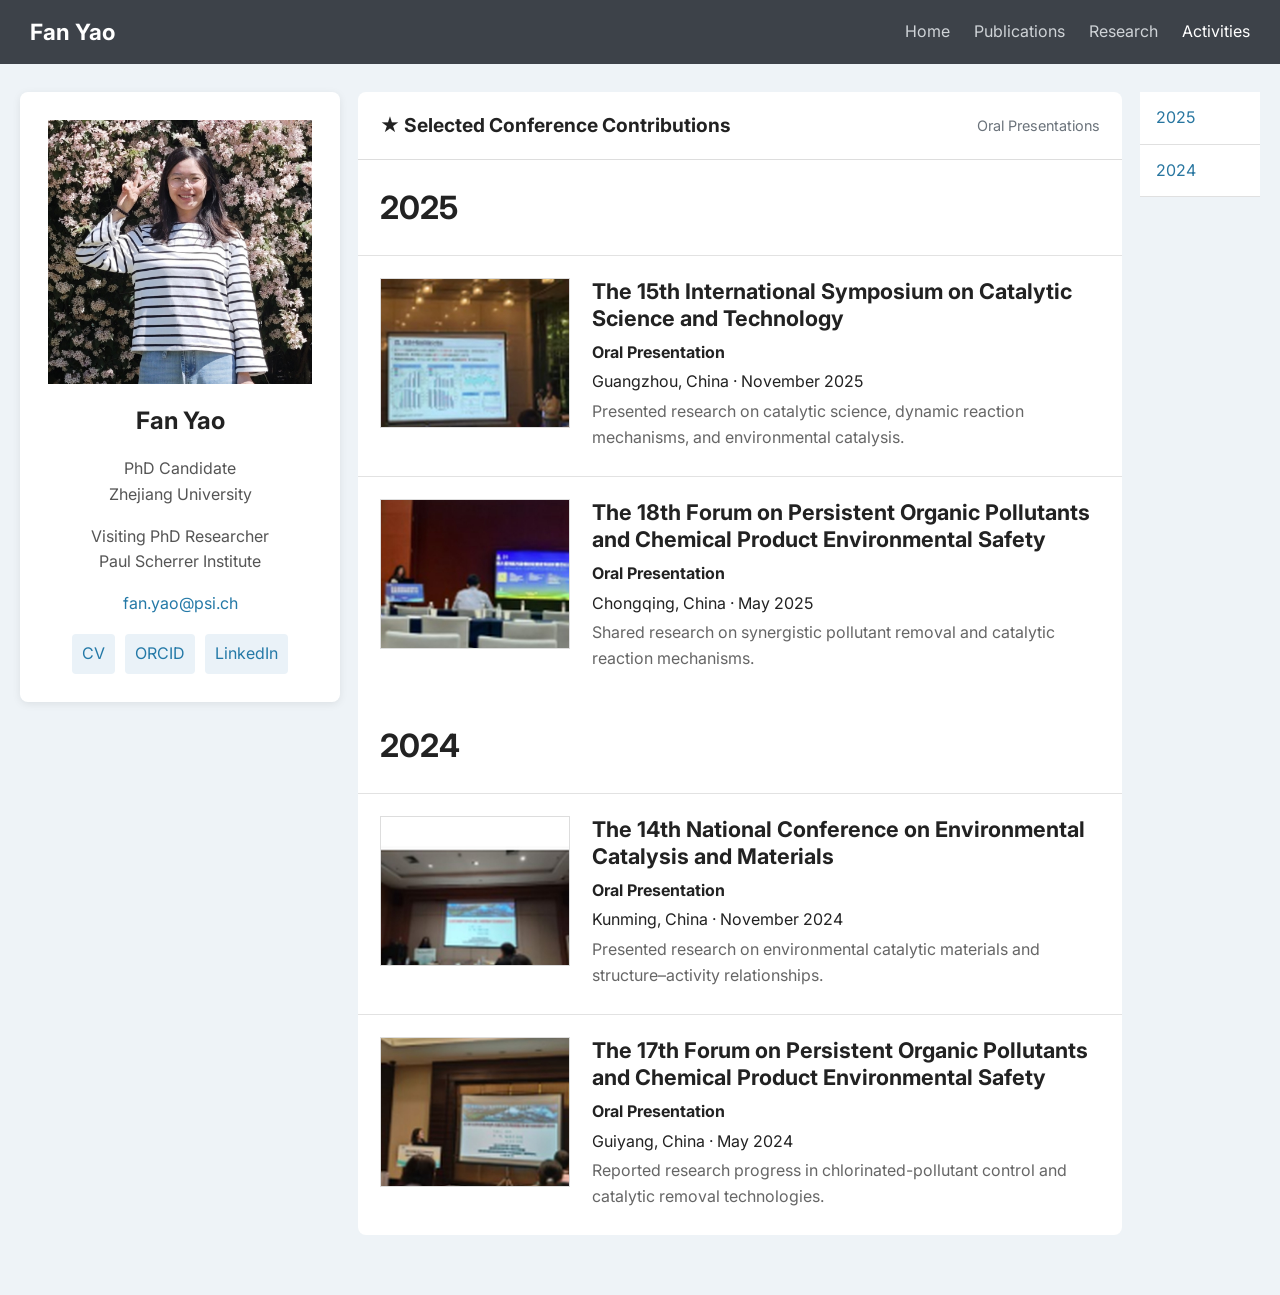
==== activities.html @ c408b354 "Add files via upload V6" ====
<!DOCTYPE html>
<html lang="en">
<head>
  <meta charset="UTF-8">
  <meta name="viewport" content="width=device-width, initial-scale=1.0">
  <title>Academic Activities | Fan Yao</title>
  <link rel="preconnect" href="https://fonts.googleapis.com">
  <link rel="preconnect" href="https://fonts.gstatic.com" crossorigin>
  <link href="https://fonts.googleapis.com/css2?family=Inter:wght@400;500;600;700&display=swap" rel="stylesheet">
  <link rel="stylesheet" href="assets/style.css">
</head>
<body class="pub-page">
  <header class="pub-header">
    <a class="pub-brand" href="index.html">Fan Yao</a>
    <nav>
      <a href="index.html">Home</a>
      <a href="publications.html">Publications</a>
      <a href="index.html#research">Research</a>
      <a class="active" href="activities.html">Activities</a>
    </nav>
  </header>

  <main class="pub-layout">
    <aside class="profile-sidebar">
      <img src="assets/portrait.jpg" alt="Fan Yao">
      <h1>Fan Yao</h1>
      <p>PhD Candidate<br>Zhejiang University</p>
      <p>Visiting PhD Researcher<br>Paul Scherrer Institute</p>
      <a href="mailto:fan.yao@psi.ch">fan.yao@psi.ch</a>
      <div class="sidebar-links">
        <a href="assets/Fan_Yao_CV.pdf" target="_blank">CV</a>
        <a href="https://orcid.org/0000-0003-0212-7075" target="_blank">ORCID</a>
        <a href="https://www.linkedin.com/in/fan-yao-b2b4813a5/" target="_blank">LinkedIn</a>
      </div>
    </aside>

    <section class="publication-main">
      <div class="publication-heading">
        <h2>★ Selected Conference Contributions</h2>
        <span>Oral Presentations</span>
      </div>

      <div class="year-section" id="a2025">
        <h2>2025</h2>

        <article class="paper-card activity-card">
          <img src="assets/activity-2025-11.jpg" alt="Oral presentation in Guangzhou, November 2025">
          <div>
            <h3>The 15th International Symposium on Catalytic Science and Technology</h3>
            <p><strong>Oral Presentation</strong></p>
            <p>Guangzhou, China · November 2025</p>
            <p class="paper-summary">Presented research on catalytic science, dynamic reaction mechanisms, and environmental catalysis.</p>
          </div>
        </article>

        <article class="paper-card activity-card">
          <img src="assets/activity-2025-05.jpg" alt="Oral presentation in Chongqing, May 2025">
          <div>
            <h3>The 18th Forum on Persistent Organic Pollutants and Chemical Product Environmental Safety</h3>
            <p><strong>Oral Presentation</strong></p>
            <p>Chongqing, China · May 2025</p>
            <p class="paper-summary">Shared research on synergistic pollutant removal and catalytic reaction mechanisms.</p>
          </div>
        </article>
      </div>

      <div class="year-section" id="a2024">
        <h2>2024</h2>

        <article class="paper-card activity-card">
          <img src="assets/activity-2024-11.jpg" alt="Oral presentation in Kunming, November 2024">
          <div>
            <h3>The 14th National Conference on Environmental Catalysis and Materials</h3>
            <p><strong>Oral Presentation</strong></p>
            <p>Kunming, China · November 2024</p>
            <p class="paper-summary">Presented research on environmental catalytic materials and structure–activity relationships.</p>
          </div>
        </article>

        <article class="paper-card activity-card">
          <img src="assets/activity-2024-05.jpg" alt="Oral presentation in Guiyang, May 2024">
          <div>
            <h3>The 17th Forum on Persistent Organic Pollutants and Chemical Product Environmental Safety</h3>
            <p><strong>Oral Presentation</strong></p>
            <p>Guiyang, China · May 2024</p>
            <p class="paper-summary">Reported research progress in chlorinated-pollutant control and catalytic removal technologies.</p>
          </div>
        </article>
      </div>
    </section>

    <aside class="year-nav">
      <a href="#a2025">2025</a>
      <a href="#a2024">2024</a>
    </aside>
  </main>
</body>
</html>
---- assets/style.css ----
:root{--text:#222;--muted:#666;--line:#aaa;--max:920px;--blue:#1184d6}
*{box-sizing:border-box}html{scroll-behavior:smooth;scroll-padding-top:80px}
body{margin:0;font-family:Inter,Arial,sans-serif;color:var(--text);background:#fff;line-height:1.6}
a{color:inherit;text-decoration:none}img{display:block;max-width:100%}
.container{width:min(calc(100% - 36px),var(--max));margin:auto}
.site-header{position:sticky;top:0;z-index:20;background:#fff}.top-gradient{height:48px;background:linear-gradient(90deg,#fff4c2,#d7f0cf 28%,#a9e2d7 60%,#4bc2cb)}
.nav-wrap{min-height:54px;display:flex;align-items:center;justify-content:space-between}.brand,.nav-links{font-family:"Roboto Mono",monospace;font-weight:700}
.brand{font-size:.88rem;letter-spacing:.08em}.nav-links{display:flex;gap:22px;font-size:.72rem}.menu-button{display:none;border:0;background:none;font-size:1.3rem}
.hero{padding:70px 0 55px}.hero-grid{display:grid;grid-template-columns:360px 1fr;gap:74px;align-items:center}.portrait-wrap img{width:100%;aspect-ratio:1;border-radius:50%;object-fit:cover}
.hero-copy h1{font-size:2rem}.hero-copy p{color:var(--muted)}.hero-buttons{display:grid;gap:14px;margin-top:24px;max-width:320px}
.hero-buttons a{display:flex;align-items:center;justify-content:center;gap:9px;padding:12px 16px;border:1.5px solid #222;font-family:"Roboto Mono",monospace;font-size:.78rem;letter-spacing:.05em}
.hero-buttons a:hover{background:#222;color:#fff}.linkedin-button svg{width:18px;height:18px;fill:currentColor}
.content-section{padding:22px 0 32px}.content-width{max-width:820px}.section-rule{border-top:1px solid var(--line);margin-bottom:18px}
.content-section h2{font-size:1.55rem}.timeline-block{margin-bottom:24px}.timeline-block h3{font-size:.96rem}.timeline-block ul,.content-section ul{padding-left:25px;color:var(--muted)}.content-section p{color:var(--muted)}
.feature-grid.four{display:grid;grid-template-columns:repeat(4,1fr);gap:10px;margin-top:30px}.feature-card{position:relative;height:280px;overflow:hidden}.feature-card img{width:100%;height:100%;object-fit:cover}
.feature-card:after{content:"";position:absolute;inset:0;background:linear-gradient(0deg,rgba(0,0,0,.68),rgba(0,0,0,.06))}
.feature-card div{position:absolute;z-index:2;left:14px;bottom:18px;color:#fff;font-size:1rem;font-weight:700}
footer{margin-top:35px;padding:24px 0;background:linear-gradient(90deg,#fff4c2,#d7f0cf 28%,#a9e2d7 60%,#4bc2cb)}.footer-inner{text-align:right;color:#fff}

/* Publications page */
.pub-page{background:#eef3f7}.pub-header{height:64px;background:#3d4249;color:#fff;display:flex;align-items:center;justify-content:space-between;padding:0 30px;position:sticky;top:0;z-index:30}
.pub-brand{font-size:1.4rem;font-weight:700}.pub-header nav{display:flex;gap:24px}.pub-header nav a{color:#cfd3d7}.pub-header nav a.active,.pub-header nav a:hover{color:#fff}
.pub-layout{display:grid;grid-template-columns:320px minmax(0,1fr) 120px;gap:18px;max-width:1500px;margin:0 auto;padding:28px 20px 60px}
.profile-sidebar{background:#fff;border-radius:8px;padding:28px;align-self:start;position:sticky;top:92px;text-align:center;box-shadow:0 2px 8px rgba(0,0,0,.08)}
.profile-sidebar img{width:100%;aspect-ratio:1;object-fit:cover;margin-bottom:18px}.profile-sidebar h1{margin:0 0 8px}.profile-sidebar p{color:#555}.profile-sidebar>a{color:#2479a7}
.sidebar-links{display:flex;justify-content:center;gap:10px;margin-top:18px}.sidebar-links a{padding:7px 10px;border-radius:4px;background:#eaf2f8;color:#2479a7}
.publication-main{background:#fff;border-radius:8px;overflow:hidden}.publication-heading{display:flex;justify-content:space-between;align-items:center;padding:18px 22px;border-bottom:1px solid #ddd}.publication-heading h2{margin:0;font-size:1.2rem}.publication-heading a{color:#167db6}
.year-section>h2{font-size:2rem;margin:22px}.paper-card{display:grid;grid-template-columns:190px 1fr;gap:22px;padding:22px;border-top:1px solid #e2e2e2}.paper-card img{width:100%;height:125px;object-fit:cover;border:1px solid #ddd}
.paper-card h3{font-size:1.35rem;margin:0 0 8px;line-height:1.25}.paper-card p{margin:4px 0}.paper-summary{color:#666}
.year-nav{align-self:start;position:sticky;top:92px;display:grid}.year-nav a{padding:13px 16px;background:#fff;color:#2876a0;border-bottom:1px solid #e0e0e0}.year-nav a:hover{background:var(--blue);color:#fff}

@media(max-width:900px){.pub-layout{grid-template-columns:240px 1fr}.year-nav{display:none}.hero-grid{grid-template-columns:300px 1fr;gap:45px}.feature-grid.four{grid-template-columns:repeat(2,1fr)}}
@media(max-width:680px){.nav-links{position:fixed;inset:102px 0 auto;background:#fff;padding:18px;display:none;flex-direction:column}.nav-links.open{display:flex}.menu-button{display:block}.hero-grid{grid-template-columns:1fr}.portrait-wrap{max-width:300px;margin:auto}.hero-copy{text-align:center}.hero-buttons{margin:24px auto 0}.pub-header nav{display:none}.pub-layout{grid-template-columns:1fr}.profile-sidebar{position:static}.paper-card{grid-template-columns:1fr}.paper-card img{height:auto}.feature-grid.four{grid-template-columns:1fr 1fr}}

.activity-card img{
  height:150px;
  object-fit:cover;
  object-position:center;
}
.publication-heading span{
  color:#6b737b;
  font-size:.9rem;
}
@media(max-width:680px){
  .activity-card img{height:auto;}
}
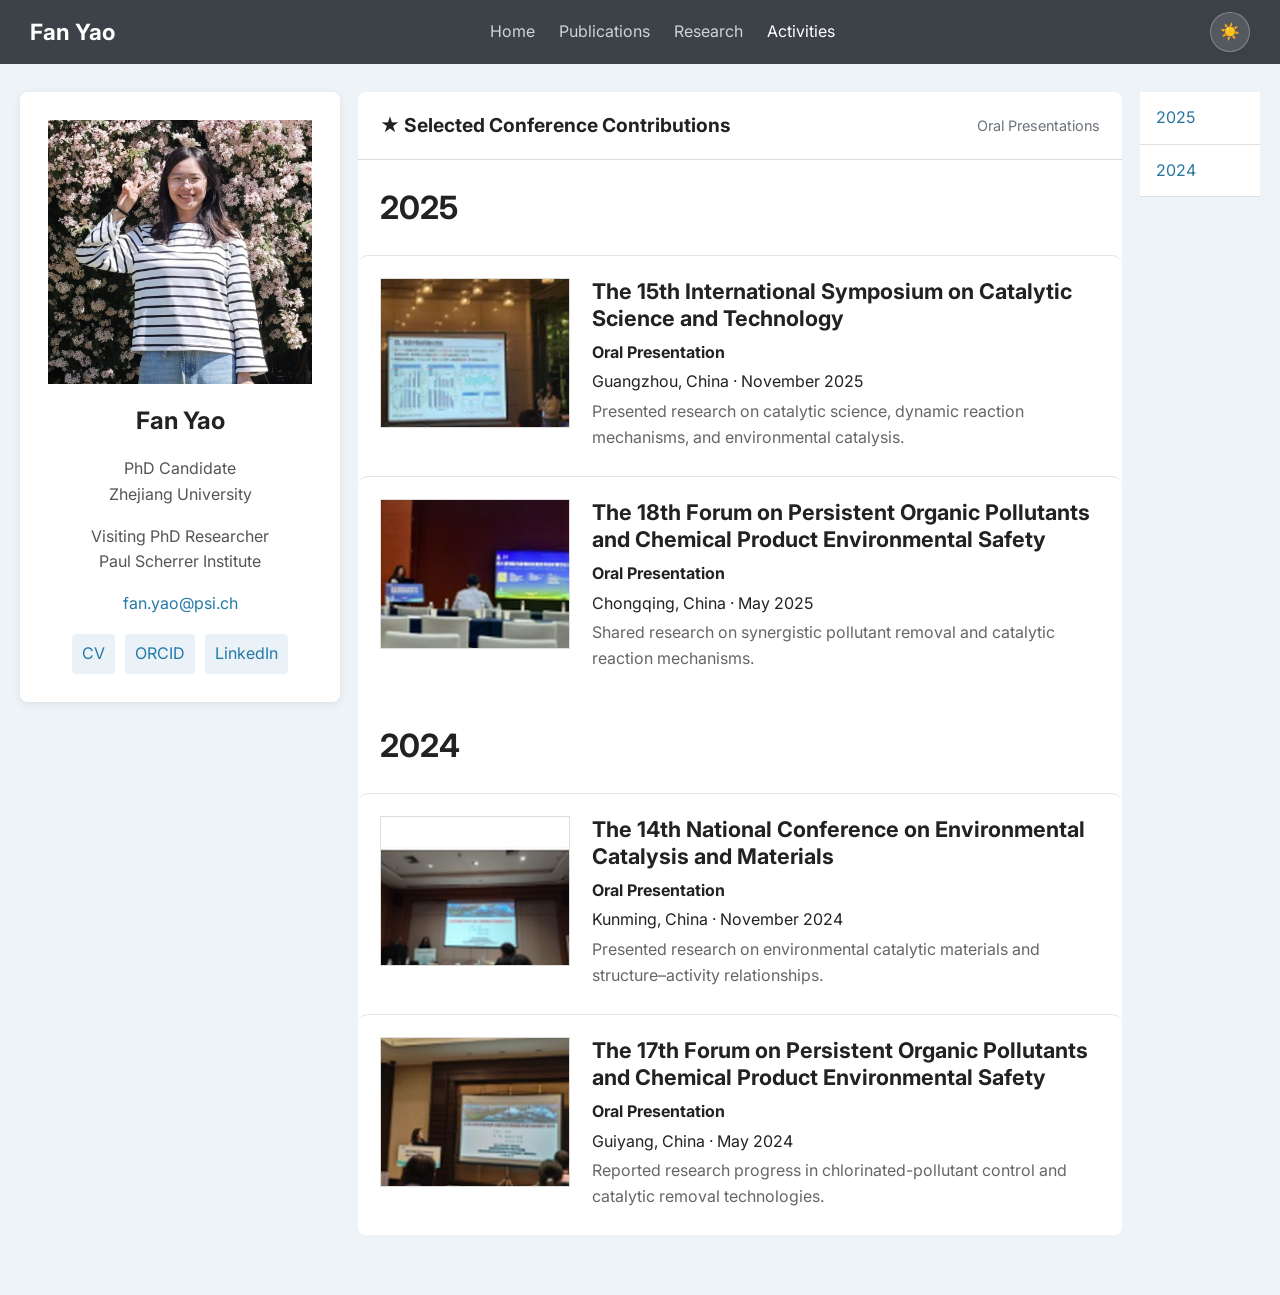
==== commit d30ff2a8: "Add files via upload V5" ====
--- a/activities.html
+++ b/activities.html
@@ -18,6 +18,9 @@
       <a href="index.html#research">Research</a>
       <a class="active" href="activities.html">Activities</a>
     </nav>
+    <button class="theme-toggle pub-theme-toggle" type="button" aria-label="Switch to dark mode" title="Switch theme">
+      <span class="theme-icon" aria-hidden="true">☀️</span>
+    </button>
   </header>
 
   <main class="pub-layout">
--- a/assets/style.css
+++ b/assets/style.css
@@ -44,3 +44,426 @@
 @media(max-width:680px){
   .activity-card img{height:auto;}
 }
+
+
+/* =========================================================
+   Interactive motion, dark mode and app-like mobile layout
+   ========================================================= */
+:root{
+  --surface:#ffffff;
+  --surface-soft:#f6f8fa;
+  --surface-elevated:#ffffff;
+  --shadow-soft:0 10px 30px rgba(22,34,48,.08);
+  --shadow-hover:0 18px 42px rgba(22,34,48,.16);
+  --transition:220ms cubic-bezier(.2,.7,.2,1);
+}
+
+body,
+.site-header,
+.content-section,
+.hero,
+.profile-sidebar,
+.publication-main,
+.paper-card,
+.year-nav a,
+.activity-summary-card,
+.hero-buttons a,
+.feature-card,
+.pub-header{
+  transition:
+    background-color var(--transition),
+    color var(--transition),
+    border-color var(--transition),
+    box-shadow var(--transition),
+    transform var(--transition);
+}
+
+.header-actions{
+  display:flex;
+  align-items:center;
+  gap:8px;
+}
+
+.theme-toggle{
+  width:40px;
+  height:40px;
+  display:grid;
+  place-items:center;
+  border:1px solid rgba(30,42,55,.22);
+  border-radius:50%;
+  background:rgba(255,255,255,.75);
+  color:var(--text);
+  cursor:pointer;
+  box-shadow:0 4px 14px rgba(0,0,0,.05);
+  transition:transform var(--transition), background var(--transition), border-color var(--transition);
+}
+.theme-toggle:hover{
+  transform:translateY(-2px) rotate(8deg);
+}
+.theme-icon{
+  font-size:1rem;
+  line-height:1;
+}
+
+.pub-header{
+  position:sticky;
+}
+.pub-theme-toggle{
+  flex:0 0 auto;
+  border-color:rgba(255,255,255,.28);
+  background:rgba(255,255,255,.12);
+  color:#fff;
+}
+
+.reveal-item{
+  opacity:0;
+  transform:translateY(24px);
+}
+.reveal-item.is-visible{
+  opacity:1;
+  transform:translateY(0);
+  transition:opacity .65s ease, transform .65s cubic-bezier(.18,.75,.25,1);
+}
+
+.hero-grid .portrait-wrap,
+.hero-grid .hero-copy{
+  will-change:transform,opacity;
+}
+
+.feature-card{
+  border-radius:12px;
+  box-shadow:var(--shadow-soft);
+}
+.feature-card:hover{
+  transform:translateY(-8px) scale(1.025);
+  box-shadow:var(--shadow-hover);
+}
+.feature-card img{
+  transition:transform .55s ease, filter .4s ease;
+}
+.feature-card:hover img{
+  transform:scale(1.065);
+  filter:saturate(1.08);
+}
+
+.hero-buttons a:hover{
+  transform:translateY(-3px);
+  box-shadow:0 10px 22px rgba(0,0,0,.12);
+}
+
+.paper-card{
+  border-radius:10px;
+}
+.paper-card:hover{
+  transform:translateY(-4px);
+  background:#fbfcfd;
+  box-shadow:var(--shadow-soft);
+}
+.paper-card img{
+  transition:transform .45s ease;
+}
+.paper-card:hover img{
+  transform:scale(1.025);
+}
+
+.profile-sidebar:hover{
+  transform:translateY(-4px);
+  box-shadow:var(--shadow-hover);
+}
+
+.section-heading-inline{
+  display:flex;
+  justify-content:space-between;
+  align-items:flex-end;
+  gap:20px;
+  margin-bottom:18px;
+}
+.section-heading-inline h2{
+  margin:0;
+}
+.section-link{
+  color:var(--blue);
+  font-size:.88rem;
+  font-weight:600;
+}
+
+.activity-summary-grid{
+  display:grid;
+  grid-template-columns:repeat(2,minmax(0,1fr));
+  gap:14px;
+}
+.activity-summary-card{
+  display:flex;
+  flex-direction:column;
+  gap:7px;
+  padding:18px;
+  border:1px solid #dfe4e8;
+  border-radius:12px;
+  background:var(--surface);
+  box-shadow:0 5px 18px rgba(22,34,48,.05);
+}
+.activity-summary-card:hover{
+  transform:translateY(-5px);
+  box-shadow:var(--shadow-hover);
+  border-color:rgba(17,132,214,.45);
+}
+.activity-summary-card span{
+  color:var(--blue);
+  font-size:.78rem;
+  font-weight:700;
+  letter-spacing:.04em;
+}
+.activity-summary-card strong{
+  line-height:1.35;
+}
+.activity-summary-card small{
+  color:var(--muted);
+}
+
+/* Dark mode */
+html[data-theme="dark"]{
+  color-scheme:dark;
+  --text:#eef2f6;
+  --muted:#aeb8c2;
+  --line:#40505e;
+  --surface:#17212b;
+  --surface-soft:#111820;
+  --surface-elevated:#1c2732;
+  --blue:#62b7f0;
+  --shadow-soft:0 10px 30px rgba(0,0,0,.28);
+  --shadow-hover:0 20px 44px rgba(0,0,0,.42);
+}
+html[data-theme="dark"] body{
+  background:#0f151c;
+  color:var(--text);
+}
+html[data-theme="dark"] .site-header{
+  background:rgba(15,21,28,.92);
+  border-bottom:1px solid #2d3944;
+  backdrop-filter:blur(14px);
+}
+html[data-theme="dark"] .top-gradient{
+  opacity:.78;
+}
+html[data-theme="dark"] .nav-links a,
+html[data-theme="dark"] .brand{
+  color:var(--text);
+}
+html[data-theme="dark"] .theme-toggle{
+  background:#202b36;
+  border-color:#42515f;
+  color:var(--text);
+}
+html[data-theme="dark"] .hero-buttons a{
+  border-color:#dce5ed;
+  color:var(--text);
+}
+html[data-theme="dark"] .hero-buttons a:hover{
+  background:#eef4f8;
+  color:#111820;
+}
+html[data-theme="dark"] .content-section{
+  background:#0f151c;
+}
+html[data-theme="dark"] .feature-card{
+  box-shadow:0 12px 34px rgba(0,0,0,.38);
+}
+html[data-theme="dark"] footer{
+  color:#eef2f6;
+}
+html[data-theme="dark"] .pub-page{
+  background:#0f151c;
+}
+html[data-theme="dark"] .pub-header{
+  background:#111820;
+  border-bottom:1px solid #2e3b47;
+}
+html[data-theme="dark"] .profile-sidebar,
+html[data-theme="dark"] .publication-main{
+  background:var(--surface);
+  color:var(--text);
+}
+html[data-theme="dark"] .profile-sidebar p,
+html[data-theme="dark"] .paper-summary,
+html[data-theme="dark"] .publication-heading span{
+  color:var(--muted);
+}
+html[data-theme="dark"] .paper-card{
+  border-color:#33414d;
+}
+html[data-theme="dark"] .paper-card:hover{
+  background:#1d2934;
+}
+html[data-theme="dark"] .publication-heading{
+  border-color:#33414d;
+}
+html[data-theme="dark"] .sidebar-links a{
+  background:#223545;
+  color:#79c8ff;
+}
+html[data-theme="dark"] .year-nav a{
+  background:#17212b;
+  color:#79c8ff;
+  border-color:#33414d;
+}
+html[data-theme="dark"] .activity-summary-card{
+  background:var(--surface);
+  border-color:#364552;
+}
+
+/* App-like mobile experience */
+@media(max-width:680px){
+  body{
+    background:var(--surface-soft);
+    padding-bottom:calc(14px + env(safe-area-inset-bottom));
+  }
+  .site-header{
+    background:rgba(255,255,255,.92);
+    backdrop-filter:blur(16px);
+    border-bottom:1px solid rgba(120,130,140,.18);
+  }
+  html[data-theme="dark"] .site-header{
+    background:rgba(15,21,28,.9);
+  }
+  .top-gradient{
+    height:8px;
+  }
+  .nav-wrap{
+    min-height:62px;
+  }
+  .theme-toggle,
+  .menu-button{
+    width:42px;
+    height:42px;
+    border-radius:13px;
+  }
+  .menu-button{
+    display:grid;
+    place-items:center;
+    background:var(--surface);
+    border:1px solid rgba(40,50,60,.16);
+  }
+  .nav-links{
+    inset:70px 12px auto;
+    border:1px solid rgba(80,90,100,.16);
+    border-radius:18px;
+    box-shadow:0 20px 55px rgba(0,0,0,.16);
+    padding:14px;
+    gap:4px;
+  }
+  .nav-links a{
+    padding:13px 14px;
+    border-radius:12px;
+  }
+  .nav-links a:hover{
+    background:rgba(17,132,214,.1);
+    text-decoration:none;
+  }
+  .hero{
+    padding:32px 0 20px;
+  }
+  .hero-grid{
+    gap:24px;
+  }
+  .portrait-wrap{
+    max-width:230px;
+  }
+  .hero-copy{
+    padding:22px;
+    border-radius:20px;
+    background:var(--surface);
+    box-shadow:var(--shadow-soft);
+    text-align:left;
+  }
+  .hero-copy h1{
+    margin-top:0;
+  }
+  .hero-buttons{
+    max-width:none;
+    margin:20px 0 0;
+  }
+  .hero-buttons a{
+    min-height:48px;
+    border-radius:13px;
+    background:var(--surface-elevated);
+  }
+  .content-section{
+    padding:14px 0;
+    background:transparent;
+  }
+  .content-section>.container{
+    padding:22px;
+    border-radius:20px;
+    background:var(--surface);
+    box-shadow:var(--shadow-soft);
+  }
+  .section-rule{
+    display:none;
+  }
+  .feature-grid.four{
+    grid-template-columns:1fr 1fr;
+    gap:12px;
+  }
+  .feature-card{
+    height:210px;
+    border-radius:16px;
+  }
+  .activity-summary-grid{
+    grid-template-columns:1fr;
+  }
+  footer{
+    margin-top:14px;
+    border-radius:20px 20px 0 0;
+  }
+
+  .pub-header{
+    height:64px;
+    padding:0 14px;
+    backdrop-filter:blur(16px);
+  }
+  .pub-brand{
+    font-size:1.05rem;
+  }
+  .pub-layout{
+    padding:14px 12px 34px;
+    gap:14px;
+  }
+  .profile-sidebar,
+  .publication-main{
+    border-radius:18px;
+  }
+  .profile-sidebar{
+    padding:20px;
+  }
+  .publication-heading{
+    padding:18px;
+  }
+  .year-section>h2{
+    margin:20px 18px 10px;
+  }
+  .paper-card{
+    margin:10px;
+    padding:16px;
+    border:1px solid #e0e5e9;
+    border-radius:16px;
+  }
+  html[data-theme="dark"] .paper-card{
+    border-color:#33414d;
+  }
+  .paper-card h3{
+    font-size:1.08rem;
+  }
+}
+
+/* Reduced motion accessibility */
+@media(prefers-reduced-motion:reduce){
+  *,*::before,*::after{
+    scroll-behavior:auto!important;
+    animation:none!important;
+    transition:none!important;
+  }
+  .reveal-item{
+    opacity:1!important;
+    transform:none!important;
+  }
+}
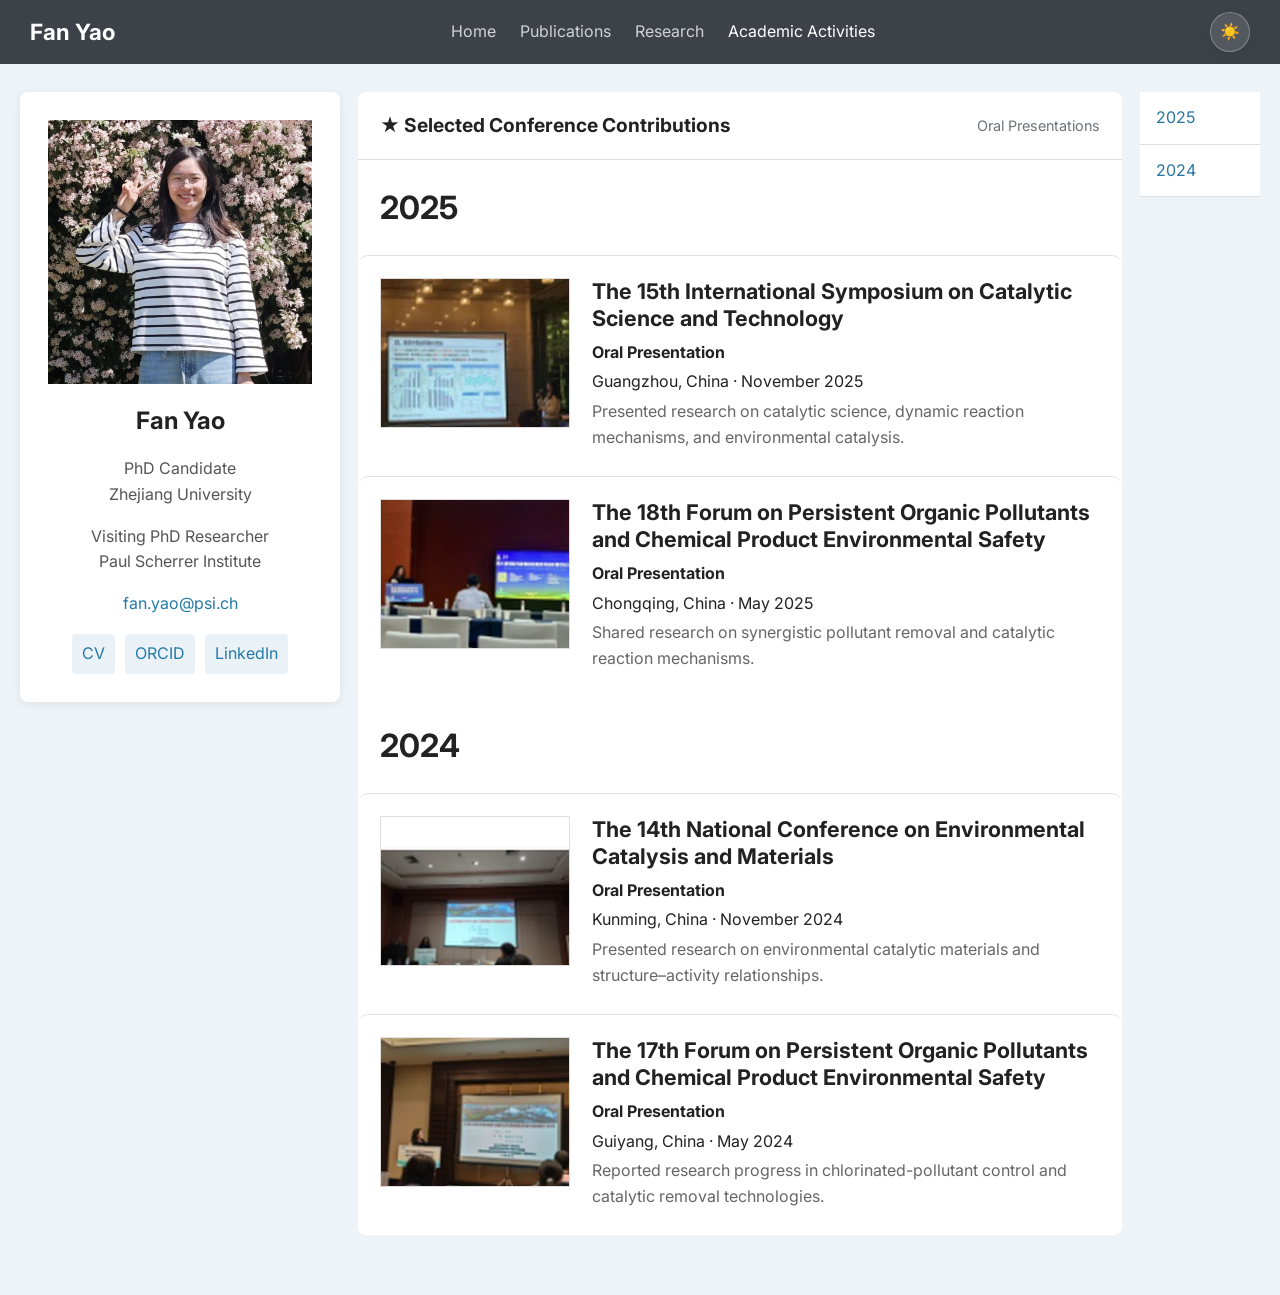
==== commit d93789cc: "Add files via upload" ====
--- a/activities.html
+++ b/activities.html
@@ -15,8 +15,8 @@
     <nav>
       <a href="index.html">Home</a>
       <a href="publications.html">Publications</a>
-      <a href="index.html#research">Research</a>
-      <a class="active" href="activities.html">Activities</a>
+      <a href="research.html">Research</a>
+      <a class="active" href="activities.html">Academic Activities</a>
     </nav>
     <button class="theme-toggle pub-theme-toggle" type="button" aria-label="Switch to dark mode" title="Switch theme">
       <span class="theme-icon" aria-hidden="true">☀️</span>
--- a/assets/style.css
+++ b/assets/style.css
@@ -467,3 +467,224 @@
     transform:none!important;
   }
 }
+
+
+/* V6: compact homepage, dedicated research page, vertical gradient */
+body{
+  background:
+    linear-gradient(
+      180deg,
+      rgba(214,230,248,.72) 0%,
+      rgba(231,244,241,.58) 20%,
+      rgba(255,249,210,.54) 48%,
+      rgba(252,230,221,.50) 72%,
+      rgba(246,218,234,.56) 100%
+    ) fixed;
+}
+.site-header{
+  background:rgba(255,255,255,.76);
+  backdrop-filter:blur(16px);
+}
+.hero{
+  padding:38px 0 28px;
+}
+.hero-grid{
+  grid-template-columns:300px 1fr;
+  gap:52px;
+}
+.portrait-wrap img{
+  max-width:300px;
+  margin:auto;
+}
+.hero-copy h1{
+  margin-top:0;
+  margin-bottom:12px;
+}
+.hero-copy p{
+  margin-top:0;
+}
+.hero-buttons{
+  gap:10px;
+  margin-top:16px;
+}
+.hero-buttons a{
+  min-height:42px;
+  padding:9px 14px;
+}
+.compact-section{
+  padding-top:10px;
+  padding-bottom:16px;
+}
+.education-grid{
+  display:grid;
+  grid-template-columns:repeat(2,minmax(0,1fr));
+  gap:12px;
+}
+.education-card{
+  padding:16px;
+  border:1px solid rgba(75,90,105,.16);
+  border-radius:14px;
+  background:rgba(255,255,255,.72);
+  box-shadow:0 7px 20px rgba(30,45,60,.06);
+  transition:transform var(--transition), box-shadow var(--transition);
+}
+.education-card:hover{
+  transform:translateY(-4px);
+  box-shadow:var(--shadow-hover);
+}
+.education-card span{
+  color:var(--blue);
+  font-size:.76rem;
+  font-weight:700;
+}
+.education-card h3{
+  margin:6px 0 4px;
+  font-size:1rem;
+}
+.education-card p{
+  margin:0 0 4px;
+  color:var(--text);
+  font-size:.88rem;
+}
+.education-card small{
+  color:var(--muted);
+  line-height:1.45;
+}
+.content-section>.container,
+.hero-copy{
+  background:rgba(255,255,255,.62);
+  backdrop-filter:blur(6px);
+}
+.content-section>.container{
+  padding:20px 22px;
+  border-radius:18px;
+}
+.research-project-card img{
+  height:190px;
+  object-fit:cover;
+}
+.project-tags{
+  color:var(--blue)!important;
+  font-size:.84rem;
+  font-weight:600;
+}
+.research-group>h2{
+  font-size:1.55rem;
+}
+.research-page .publication-main{
+  background:rgba(255,255,255,.78);
+  backdrop-filter:blur(10px);
+}
+.research-page .profile-sidebar{
+  background:rgba(255,255,255,.78);
+  backdrop-filter:blur(10px);
+}
+.research-page .paper-card{
+  background:rgba(255,255,255,.55);
+}
+.research-page .paper-card:hover{
+  background:rgba(255,255,255,.88);
+}
+
+/* Dark mode keeps a colored but restrained gradient */
+html[data-theme="dark"] body{
+  background:
+    linear-gradient(
+      180deg,
+      #101a28 0%,
+      #13252a 25%,
+      #2a2718 52%,
+      #2b1e25 76%,
+      #201621 100%
+    ) fixed;
+}
+html[data-theme="dark"] .education-card,
+html[data-theme="dark"] .content-section>.container,
+html[data-theme="dark"] .hero-copy,
+html[data-theme="dark"] .research-page .publication-main,
+html[data-theme="dark"] .research-page .profile-sidebar,
+html[data-theme="dark"] .research-page .paper-card{
+  background:rgba(23,33,43,.82);
+  border-color:#3a4a58;
+}
+html[data-theme="dark"] .research-page .paper-card:hover{
+  background:rgba(31,44,56,.96);
+}
+
+/* Mobile: shorter, app-like and easy to scan */
+@media(max-width:680px){
+  .hero{
+    padding:22px 0 10px;
+  }
+  .hero-grid{
+    gap:14px;
+  }
+  .portrait-wrap{
+    max-width:190px;
+  }
+  .hero-copy{
+    padding:18px;
+  }
+  .hero-copy h1{
+    font-size:1.55rem;
+  }
+  .education-grid{
+    grid-template-columns:1fr;
+    gap:10px;
+  }
+  .education-card{
+    padding:14px;
+  }
+  .compact-section{
+    padding:8px 0;
+  }
+  .research-project-card img{
+    height:auto;
+    max-height:260px;
+  }
+}
+
+
+/* V7 clean homepage navigation */
+.feature-grid.five{
+  display:grid;
+  grid-template-columns:repeat(5,minmax(0,1fr));
+  gap:10px;
+  margin-top:30px;
+}
+.feature-grid.five .feature-card{
+  height:280px;
+}
+.feature-grid.five .feature-card div{
+  left:12px;
+  right:10px;
+  bottom:16px;
+}
+.feature-grid.five .feature-card span{
+  font-size:.92rem;
+  line-height:1.25;
+}
+@media(max-width:900px){
+  .feature-grid.five{
+    grid-template-columns:repeat(3,1fr);
+  }
+}
+@media(max-width:680px){
+  .feature-grid.five{
+    grid-template-columns:repeat(2,1fr);
+  }
+  .feature-grid.five .feature-card{
+    height:210px;
+  }
+  .feature-grid.five .feature-card:last-child{
+    grid-column:1/-1;
+  }
+}
+@media(max-width:420px){
+  .feature-grid.five{
+    grid-template-columns:1fr;
+  }
+  .feature-grid.five .feature-card:last-child{
+    grid-column:auto;
+  }
+}
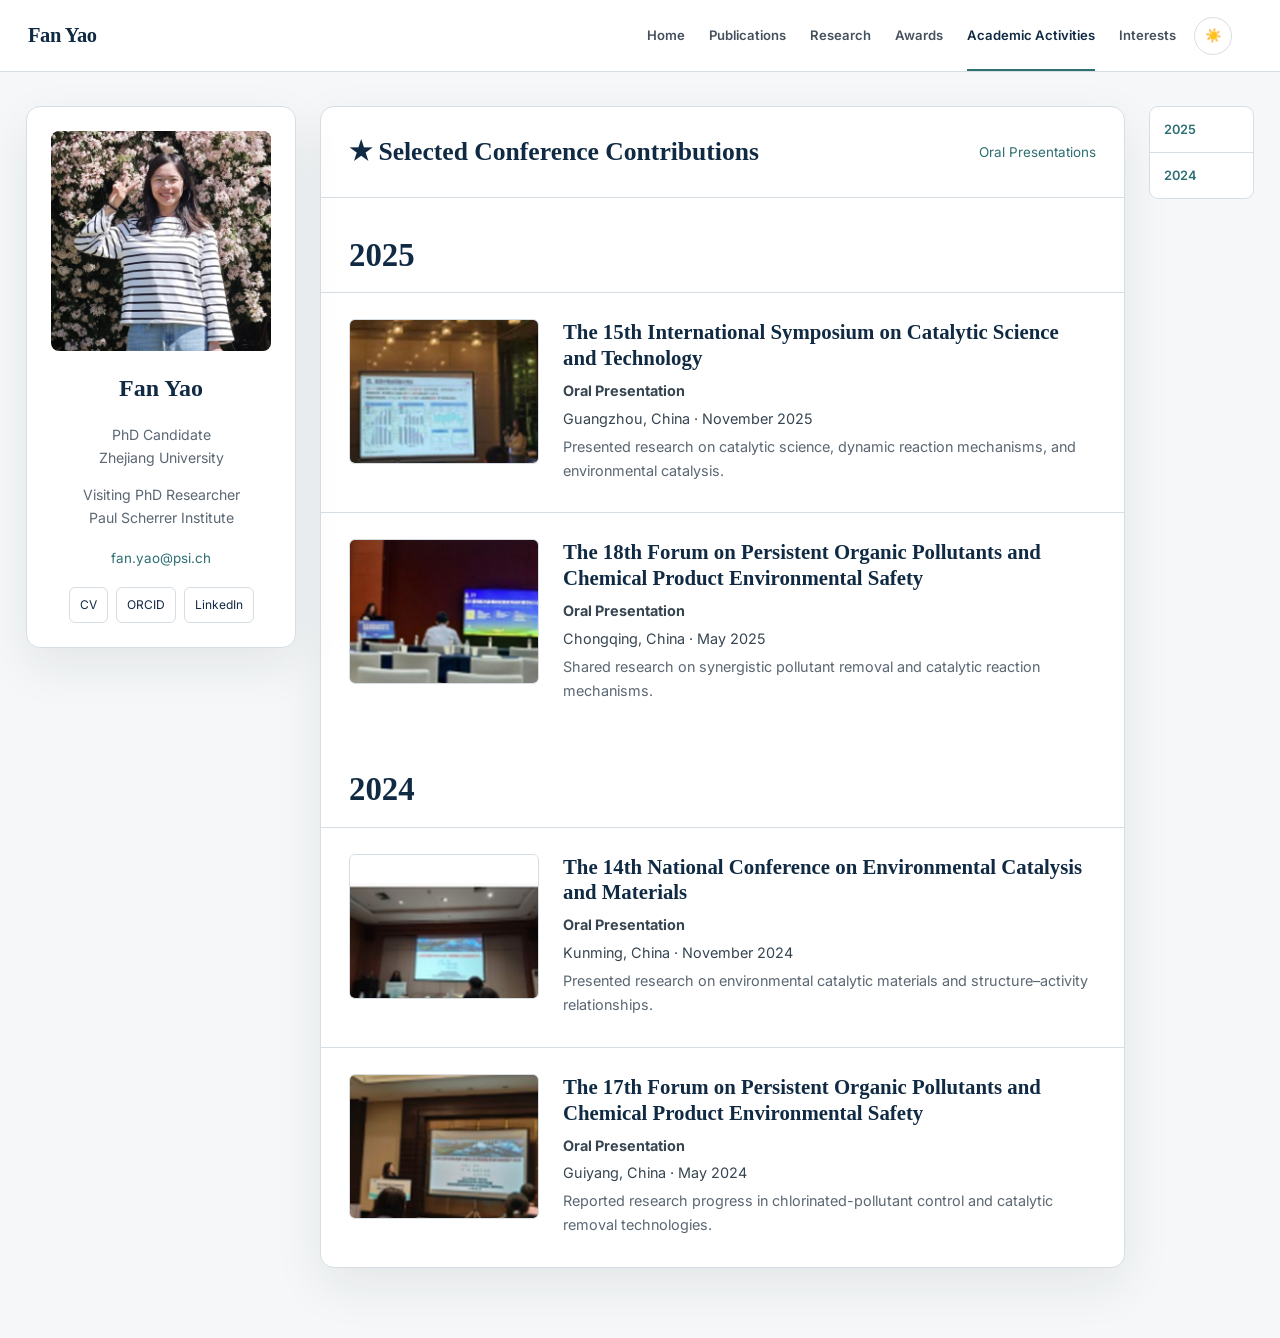
==== commit b54a4954: "Add files via upload" ====
--- a/activities.html
+++ b/activities.html
@@ -16,7 +16,9 @@
       <a href="index.html">Home</a>
       <a href="publications.html">Publications</a>
       <a href="research.html">Research</a>
+      <a href="awards.html">Awards</a>
       <a class="active" href="activities.html">Academic Activities</a>
+      <a href="hobbies.html">Interests</a>
     </nav>
     <button class="theme-toggle pub-theme-toggle" type="button" aria-label="Switch to dark mode" title="Switch theme">
       <span class="theme-icon" aria-hidden="true">☀️</span>
@@ -97,5 +99,6 @@
       <a href="#a2024">2024</a>
     </aside>
   </main>
+  <script src="assets/script.js"></script>
 </body>
 </html>
--- a/assets/style.css
+++ b/assets/style.css
@@ -1,690 +1,478 @@
-:root{--text:#222;--muted:#666;--line:#aaa;--max:920px;--blue:#1184d6}
-*{box-sizing:border-box}html{scroll-behavior:smooth;scroll-padding-top:80px}
-body{margin:0;font-family:Inter,Arial,sans-serif;color:var(--text);background:#fff;line-height:1.6}
-a{color:inherit;text-decoration:none}img{display:block;max-width:100%}
-.container{width:min(calc(100% - 36px),var(--max));margin:auto}
-.site-header{position:sticky;top:0;z-index:20;background:#fff}.top-gradient{height:48px;background:linear-gradient(90deg,#fff4c2,#d7f0cf 28%,#a9e2d7 60%,#4bc2cb)}
-.nav-wrap{min-height:54px;display:flex;align-items:center;justify-content:space-between}.brand,.nav-links{font-family:"Roboto Mono",monospace;font-weight:700}
-.brand{font-size:.88rem;letter-spacing:.08em}.nav-links{display:flex;gap:22px;font-size:.72rem}.menu-button{display:none;border:0;background:none;font-size:1.3rem}
-.hero{padding:70px 0 55px}.hero-grid{display:grid;grid-template-columns:360px 1fr;gap:74px;align-items:center}.portrait-wrap img{width:100%;aspect-ratio:1;border-radius:50%;object-fit:cover}
-.hero-copy h1{font-size:2rem}.hero-copy p{color:var(--muted)}.hero-buttons{display:grid;gap:14px;margin-top:24px;max-width:320px}
-.hero-buttons a{display:flex;align-items:center;justify-content:center;gap:9px;padding:12px 16px;border:1.5px solid #222;font-family:"Roboto Mono",monospace;font-size:.78rem;letter-spacing:.05em}
-.hero-buttons a:hover{background:#222;color:#fff}.linkedin-button svg{width:18px;height:18px;fill:currentColor}
-.content-section{padding:22px 0 32px}.content-width{max-width:820px}.section-rule{border-top:1px solid var(--line);margin-bottom:18px}
-.content-section h2{font-size:1.55rem}.timeline-block{margin-bottom:24px}.timeline-block h3{font-size:.96rem}.timeline-block ul,.content-section ul{padding-left:25px;color:var(--muted)}.content-section p{color:var(--muted)}
-.feature-grid.four{display:grid;grid-template-columns:repeat(4,1fr);gap:10px;margin-top:30px}.feature-card{position:relative;height:280px;overflow:hidden}.feature-card img{width:100%;height:100%;object-fit:cover}
-.feature-card:after{content:"";position:absolute;inset:0;background:linear-gradient(0deg,rgba(0,0,0,.68),rgba(0,0,0,.06))}
-.feature-card div{position:absolute;z-index:2;left:14px;bottom:18px;color:#fff;font-size:1rem;font-weight:700}
-footer{margin-top:35px;padding:24px 0;background:linear-gradient(90deg,#fff4c2,#d7f0cf 28%,#a9e2d7 60%,#4bc2cb)}.footer-inner{text-align:right;color:#fff}
-
-/* Publications page */
-.pub-page{background:#eef3f7}.pub-header{height:64px;background:#3d4249;color:#fff;display:flex;align-items:center;justify-content:space-between;padding:0 30px;position:sticky;top:0;z-index:30}
-.pub-brand{font-size:1.4rem;font-weight:700}.pub-header nav{display:flex;gap:24px}.pub-header nav a{color:#cfd3d7}.pub-header nav a.active,.pub-header nav a:hover{color:#fff}
-.pub-layout{display:grid;grid-template-columns:320px minmax(0,1fr) 120px;gap:18px;max-width:1500px;margin:0 auto;padding:28px 20px 60px}
-.profile-sidebar{background:#fff;border-radius:8px;padding:28px;align-self:start;position:sticky;top:92px;text-align:center;box-shadow:0 2px 8px rgba(0,0,0,.08)}
-.profile-sidebar img{width:100%;aspect-ratio:1;object-fit:cover;margin-bottom:18px}.profile-sidebar h1{margin:0 0 8px}.profile-sidebar p{color:#555}.profile-sidebar>a{color:#2479a7}
-.sidebar-links{display:flex;justify-content:center;gap:10px;margin-top:18px}.sidebar-links a{padding:7px 10px;border-radius:4px;background:#eaf2f8;color:#2479a7}
-.publication-main{background:#fff;border-radius:8px;overflow:hidden}.publication-heading{display:flex;justify-content:space-between;align-items:center;padding:18px 22px;border-bottom:1px solid #ddd}.publication-heading h2{margin:0;font-size:1.2rem}.publication-heading a{color:#167db6}
-.year-section>h2{font-size:2rem;margin:22px}.paper-card{display:grid;grid-template-columns:190px 1fr;gap:22px;padding:22px;border-top:1px solid #e2e2e2}.paper-card img{width:100%;height:125px;object-fit:cover;border:1px solid #ddd}
-.paper-card h3{font-size:1.35rem;margin:0 0 8px;line-height:1.25}.paper-card p{margin:4px 0}.paper-summary{color:#666}
-.year-nav{align-self:start;position:sticky;top:92px;display:grid}.year-nav a{padding:13px 16px;background:#fff;color:#2876a0;border-bottom:1px solid #e0e0e0}.year-nav a:hover{background:var(--blue);color:#fff}
-
-@media(max-width:900px){.pub-layout{grid-template-columns:240px 1fr}.year-nav{display:none}.hero-grid{grid-template-columns:300px 1fr;gap:45px}.feature-grid.four{grid-template-columns:repeat(2,1fr)}}
-@media(max-width:680px){.nav-links{position:fixed;inset:102px 0 auto;background:#fff;padding:18px;display:none;flex-direction:column}.nav-links.open{display:flex}.menu-button{display:block}.hero-grid{grid-template-columns:1fr}.portrait-wrap{max-width:300px;margin:auto}.hero-copy{text-align:center}.hero-buttons{margin:24px auto 0}.pub-header nav{display:none}.pub-layout{grid-template-columns:1fr}.profile-sidebar{position:static}.paper-card{grid-template-columns:1fr}.paper-card img{height:auto}.feature-grid.four{grid-template-columns:1fr 1fr}}
-
-.activity-card img{
-  height:150px;
-  object-fit:cover;
-  object-position:center;
-}
-.publication-heading span{
-  color:#6b737b;
-  font-size:.9rem;
-}
-@media(max-width:680px){
-  .activity-card img{height:auto;}
-}
-
-
-/* =========================================================
-   Interactive motion, dark mode and app-like mobile layout
-   ========================================================= */
+
 :root{
-  --surface:#ffffff;
-  --surface-soft:#f6f8fa;
-  --surface-elevated:#ffffff;
-  --shadow-soft:0 10px 30px rgba(22,34,48,.08);
-  --shadow-hover:0 18px 42px rgba(22,34,48,.16);
-  --transition:220ms cubic-bezier(.2,.7,.2,1);
-}
-
-body,
-.site-header,
-.content-section,
-.hero,
-.profile-sidebar,
-.publication-main,
-.paper-card,
-.year-nav a,
-.activity-summary-card,
-.hero-buttons a,
-.feature-card,
-.pub-header{
-  transition:
-    background-color var(--transition),
-    color var(--transition),
-    border-color var(--transition),
-    box-shadow var(--transition),
-    transform var(--transition);
-}
-
-.header-actions{
+  --bg:#F5F7F8;
+  --surface:#FFFFFF;
+  --surface-alt:#EEF2F4;
+  --text:#17212B;
+  --muted:#5B6773;
+  --line:#D7DEE3;
+  --navy:#102A43;
+  --teal:#2E6F73;
+  --shadow:0 18px 50px rgba(20,36,52,.08);
+  --shadow-hover:0 24px 60px rgba(20,36,52,.14);
+  --max:1180px;
+  --radius:14px;
+}
+
+*{box-sizing:border-box}
+html{scroll-behavior:smooth;scroll-padding-top:80px}
+body{
+  margin:0;
+  color:var(--text);
+  background:linear-gradient(180deg,#F7F9FA 0%,#F2F5F6 100%);
+  font-family:"Inter",system-ui,-apple-system,BlinkMacSystemFont,"Segoe UI",sans-serif;
+  line-height:1.65;
+  text-rendering:optimizeLegibility;
+}
+a{color:inherit;text-decoration:none}
+img{display:block;max-width:100%}
+.container{width:min(calc(100% - 40px),var(--max));margin-inline:auto}
+
+/* Header */
+.site-header,.pub-header{
+  position:sticky;
+  top:0;
+  z-index:50;
+  background:rgba(255,255,255,.94);
+  border-bottom:1px solid var(--line);
+  backdrop-filter:blur(12px);
+}
+.header-inner,.pub-header{
+  min-height:72px;
   display:flex;
   align-items:center;
-  gap:8px;
-}
-
+}
+.header-inner{gap:24px}
+.site-brand,.pub-brand{
+  color:var(--navy);
+  font-family:"Source Serif 4",Georgia,serif;
+  font-size:1.28rem;
+  font-weight:700;
+  letter-spacing:-.02em;
+}
+.site-brand{margin-right:auto}
+.main-nav,.pub-header nav{
+  display:flex;
+  align-items:center;
+  gap:24px;
+  margin-left:auto;
+  font-size:.82rem;
+  font-weight:600;
+}
+.main-nav a,.pub-header nav a{
+  color:#44515D;
+  padding:25px 0 22px;
+  border-bottom:2px solid transparent;
+}
+.main-nav a:hover,.main-nav a.active,
+.pub-header nav a:hover,.pub-header nav a.active{
+  color:var(--navy);
+  border-bottom-color:var(--teal);
+}
 .theme-toggle{
-  width:40px;
-  height:40px;
+  width:38px;
+  height:38px;
   display:grid;
   place-items:center;
-  border:1px solid rgba(30,42,55,.22);
+  border:1px solid var(--line);
   border-radius:50%;
-  background:rgba(255,255,255,.75);
-  color:var(--text);
+  background:var(--surface);
   cursor:pointer;
-  box-shadow:0 4px 14px rgba(0,0,0,.05);
-  transition:transform var(--transition), background var(--transition), border-color var(--transition);
-}
-.theme-toggle:hover{
-  transform:translateY(-2px) rotate(8deg);
-}
-.theme-icon{
-  font-size:1rem;
+  margin-left:8px;
+}
+.pub-theme-toggle{margin-left:18px;margin-right:20px}
+.menu-button{
+  display:none;
+  width:42px;
+  height:42px;
+  padding:10px;
+  border:1px solid var(--line);
+  border-radius:10px;
+  background:var(--surface);
+}
+.menu-button span{display:block;height:2px;margin:5px 0;background:var(--navy)}
+
+/* Homepage */
+.hero{padding:82px 0 60px}
+.hero-grid{
+  display:grid;
+  grid-template-columns:360px minmax(0,1fr);
+  gap:86px;
+  align-items:center;
+  max-width:1040px;
+}
+.portrait{
+  width:320px;
+  height:320px;
+  margin:auto;
+  object-fit:cover;
+  border-radius:50%;
+  box-shadow:var(--shadow);
+}
+.kicker,.section-label{
+  margin:0 0 12px;
+  color:var(--teal);
+  font-size:.74rem;
+  font-weight:700;
+  letter-spacing:.13em;
+  text-transform:uppercase;
+}
+.intro-column h1{
+  margin:0 0 8px;
+  color:var(--navy);
+  font-family:"Source Serif 4",Georgia,serif;
+  font-size:clamp(3rem,6vw,5.2rem);
   line-height:1;
-}
-
-.pub-header{
-  position:sticky;
-}
-.pub-theme-toggle{
-  flex:0 0 auto;
-  border-color:rgba(255,255,255,.28);
-  background:rgba(255,255,255,.12);
-  color:#fff;
-}
-
-.reveal-item{
-  opacity:0;
-  transform:translateY(24px);
-}
-.reveal-item.is-visible{
-  opacity:1;
-  transform:translateY(0);
-  transition:opacity .65s ease, transform .65s cubic-bezier(.18,.75,.25,1);
-}
-
-.hero-grid .portrait-wrap,
-.hero-grid .hero-copy{
-  will-change:transform,opacity;
-}
-
-.feature-card{
-  border-radius:12px;
-  box-shadow:var(--shadow-soft);
-}
-.feature-card:hover{
-  transform:translateY(-8px) scale(1.025);
-  box-shadow:var(--shadow-hover);
-}
-.feature-card img{
-  transition:transform .55s ease, filter .4s ease;
-}
-.feature-card:hover img{
-  transform:scale(1.065);
-  filter:saturate(1.08);
-}
-
-.hero-buttons a:hover{
-  transform:translateY(-3px);
-  box-shadow:0 10px 22px rgba(0,0,0,.12);
-}
-
-.paper-card{
-  border-radius:10px;
-}
-.paper-card:hover{
-  transform:translateY(-4px);
-  background:#fbfcfd;
-  box-shadow:var(--shadow-soft);
-}
-.paper-card img{
-  transition:transform .45s ease;
-}
-.paper-card:hover img{
-  transform:scale(1.025);
-}
-
-.profile-sidebar:hover{
-  transform:translateY(-4px);
-  box-shadow:var(--shadow-hover);
-}
-
-.section-heading-inline{
+  letter-spacing:-.045em;
+}
+.role{
+  margin:0 0 22px;
+  color:#374551;
+  font-size:1.04rem;
+  font-weight:600;
+}
+.intro{
+  max-width:680px;
+  margin:0;
+  color:var(--muted);
+  font-size:1.02rem;
+}
+.contact-links{
   display:flex;
-  justify-content:space-between;
-  align-items:flex-end;
-  gap:20px;
-  margin-bottom:18px;
-}
-.section-heading-inline h2{
-  margin:0;
-}
-.section-link{
-  color:var(--blue);
+  flex-wrap:wrap;
+  gap:12px;
+  margin-top:28px;
+}
+.contact-links a{
+  padding:10px 16px;
+  border:1px solid #BFC9D1;
+  border-radius:7px;
+  background:rgba(255,255,255,.72);
+  color:var(--navy);
   font-size:.88rem;
   font-weight:600;
-}
-
-.activity-summary-grid{
+  transition:.2s ease;
+}
+.contact-links a:hover{
+  transform:translateY(-2px);
+  border-color:var(--teal);
+  background:var(--surface);
+}
+
+.section{padding:18px 0 42px}
+.panel{
+  border:1px solid var(--line);
+  border-radius:var(--radius);
+  background:rgba(255,255,255,.86);
+  box-shadow:var(--shadow);
+}
+.academic-panel{padding:34px 38px}
+.section-heading{margin-bottom:26px}
+.section-heading h2{
+  margin:0;
+  color:var(--navy);
+  font-family:"Source Serif 4",Georgia,serif;
+  font-size:clamp(2rem,3vw,2.7rem);
+  letter-spacing:-.03em;
+}
+.timeline{
   display:grid;
   grid-template-columns:repeat(2,minmax(0,1fr));
-  gap:14px;
-}
-.activity-summary-card{
+  gap:0 54px;
+}
+.timeline article{
+  display:grid;
+  grid-template-columns:120px 1fr;
+  gap:18px;
+  padding:22px 0;
+  border-top:1px solid var(--line);
+}
+.timeline time{
+  color:var(--teal);
+  font-size:.8rem;
+  font-weight:700;
+}
+.timeline h3{
+  margin:0 0 5px;
+  font-size:1rem;
+}
+.timeline p{
+  margin:2px 0;
+  color:var(--muted);
+  font-size:.87rem;
+}
+
+.section-links{padding-top:38px;padding-bottom:78px}
+.feature-grid{
+  display:grid;
+  grid-template-columns:repeat(3,minmax(0,1fr));
+  gap:22px;
+}
+.feature-card{
+  overflow:hidden;
+  border:1px solid var(--line);
+  border-radius:var(--radius);
+  background:var(--surface);
+  box-shadow:0 10px 30px rgba(20,36,52,.06);
+  transition:transform .24s ease,box-shadow .24s ease,border-color .24s ease;
+}
+.feature-card:hover{
+  transform:translateY(-6px);
+  border-color:#B3C0C9;
+  box-shadow:var(--shadow-hover);
+}
+.feature-card img{
+  width:100%;
+  height:210px;
+  object-fit:cover;
+  filter:saturate(.82) contrast(.98);
+  transition:transform .4s ease,filter .4s ease;
+}
+.feature-card:hover img{
+  transform:scale(1.025);
+  filter:saturate(.95);
+}
+.feature-content{padding:22px}
+.feature-number{
+  color:var(--teal);
+  font-size:.72rem;
+  font-weight:700;
+  letter-spacing:.12em;
+}
+.feature-content h3{
+  margin:8px 0 8px;
+  color:var(--navy);
+  font-family:"Source Serif 4",Georgia,serif;
+  font-size:1.48rem;
+}
+.feature-content p{
+  margin:0;
+  color:var(--muted);
+  font-size:.88rem;
+}
+.feature-card:nth-child(4),
+.feature-card:nth-child(5){
+  grid-column:span 1;
+}
+
+.site-footer{
+  border-top:1px solid var(--line);
+  background:var(--navy);
+  color:#DDE5EB;
+}
+.site-footer .container{
+  min-height:82px;
   display:flex;
-  flex-direction:column;
-  gap:7px;
-  padding:18px;
-  border:1px solid #dfe4e8;
-  border-radius:12px;
-  background:var(--surface);
-  box-shadow:0 5px 18px rgba(22,34,48,.05);
-}
-.activity-summary-card:hover{
-  transform:translateY(-5px);
-  box-shadow:var(--shadow-hover);
-  border-color:rgba(17,132,214,.45);
-}
-.activity-summary-card span{
-  color:var(--blue);
-  font-size:.78rem;
-  font-weight:700;
-  letter-spacing:.04em;
-}
-.activity-summary-card strong{
-  line-height:1.35;
-}
-.activity-summary-card small{
-  color:var(--muted);
-}
+  align-items:center;
+  justify-content:space-between;
+  gap:20px;
+  font-size:.8rem;
+}
+
+/* Detail pages */
+.pub-page{background:var(--bg)}
+.pub-header{padding:0 28px}
+.pub-layout{
+  display:grid;
+  grid-template-columns:270px minmax(0,1fr) 105px;
+  gap:24px;
+  max-width:1480px;
+  margin:0 auto;
+  padding:34px 26px 70px;
+}
+.profile-sidebar{
+  position:sticky;
+  top:100px;
+  align-self:start;
+  padding:24px;
+  border:1px solid var(--line);
+  border-radius:var(--radius);
+  background:var(--surface);
+  box-shadow:var(--shadow);
+  text-align:center;
+}
+.profile-sidebar img{
+  width:100%;
+  aspect-ratio:1;
+  object-fit:cover;
+  margin-bottom:18px;
+  border-radius:8px;
+}
+.profile-sidebar h1{
+  margin:0 0 6px;
+  color:var(--navy);
+  font-family:"Source Serif 4",Georgia,serif;
+}
+.profile-sidebar p{color:var(--muted);font-size:.88rem}
+.profile-sidebar>a{color:var(--teal);font-size:.84rem}
+.sidebar-links{display:flex;justify-content:center;gap:8px;margin-top:17px}
+.sidebar-links a{
+  padding:7px 10px;
+  border:1px solid var(--line);
+  border-radius:6px;
+  color:var(--navy);
+  font-size:.75rem;
+}
+.publication-main{
+  overflow:hidden;
+  border:1px solid var(--line);
+  border-radius:var(--radius);
+  background:var(--surface);
+  box-shadow:var(--shadow);
+}
+.publication-heading{
+  display:flex;
+  align-items:center;
+  justify-content:space-between;
+  gap:20px;
+  padding:24px 28px;
+  border-bottom:1px solid var(--line);
+}
+.publication-heading h2{
+  margin:0;
+  color:var(--navy);
+  font-family:"Source Serif 4",Georgia,serif;
+  font-size:1.6rem;
+}
+.publication-heading a,.publication-heading span{color:var(--teal);font-size:.84rem}
+.year-section>h2{
+  margin:30px 28px 10px;
+  color:var(--navy);
+  font-family:"Source Serif 4",Georgia,serif;
+  font-size:2.05rem;
+}
+.paper-card{
+  display:grid;
+  grid-template-columns:190px minmax(0,1fr);
+  gap:24px;
+  padding:26px 28px;
+  border-top:1px solid var(--line);
+  transition:background .2s ease;
+}
+.paper-card:hover{background:#F8FAFB}
+.paper-card img{
+  width:100%;
+  height:135px;
+  object-fit:cover;
+  border:1px solid var(--line);
+  border-radius:6px;
+}
+.paper-card h3{
+  margin:0 0 8px;
+  color:var(--navy);
+  font-family:"Source Serif 4",Georgia,serif;
+  font-size:1.3rem;
+  line-height:1.25;
+}
+.paper-card p{margin:4px 0;color:#374551;font-size:.9rem}
+.paper-summary{color:var(--muted)!important}
+.year-nav{
+  position:sticky;
+  top:100px;
+  align-self:start;
+  display:grid;
+  overflow:hidden;
+  border:1px solid var(--line);
+  border-radius:9px;
+  background:var(--surface);
+}
+.year-nav a{
+  padding:12px 14px;
+  border-bottom:1px solid var(--line);
+  color:var(--teal);
+  font-size:.8rem;
+  font-weight:600;
+}
+.year-nav a:last-child{border-bottom:0}
+.year-nav a:hover{background:var(--surface-alt)}
+.activity-card img{height:145px}
+.project-tags{color:var(--teal)!important;font-weight:600}
+
+/* Reveal */
+.reveal{opacity:0;transform:translateY(18px);transition:opacity .65s ease,transform .65s ease}
+.reveal.visible{opacity:1;transform:none}
 
 /* Dark mode */
 html[data-theme="dark"]{
+  --bg:#0F1720;
+  --surface:#17212B;
+  --surface-alt:#1D2A35;
+  --text:#EEF3F6;
+  --muted:#AAB7C2;
+  --line:#31414E;
+  --navy:#F3F6F8;
+  --teal:#74B8BA;
+  --shadow:0 18px 50px rgba(0,0,0,.28);
+  --shadow-hover:0 26px 60px rgba(0,0,0,.38);
   color-scheme:dark;
-  --text:#eef2f6;
-  --muted:#aeb8c2;
-  --line:#40505e;
-  --surface:#17212b;
-  --surface-soft:#111820;
-  --surface-elevated:#1c2732;
-  --blue:#62b7f0;
-  --shadow-soft:0 10px 30px rgba(0,0,0,.28);
-  --shadow-hover:0 20px 44px rgba(0,0,0,.42);
-}
-html[data-theme="dark"] body{
-  background:#0f151c;
-  color:var(--text);
-}
-html[data-theme="dark"] .site-header{
-  background:rgba(15,21,28,.92);
-  border-bottom:1px solid #2d3944;
-  backdrop-filter:blur(14px);
-}
-html[data-theme="dark"] .top-gradient{
-  opacity:.78;
-}
-html[data-theme="dark"] .nav-links a,
-html[data-theme="dark"] .brand{
-  color:var(--text);
-}
-html[data-theme="dark"] .theme-toggle{
-  background:#202b36;
-  border-color:#42515f;
-  color:var(--text);
-}
-html[data-theme="dark"] .hero-buttons a{
-  border-color:#dce5ed;
-  color:var(--text);
-}
-html[data-theme="dark"] .hero-buttons a:hover{
-  background:#eef4f8;
-  color:#111820;
-}
-html[data-theme="dark"] .content-section{
-  background:#0f151c;
-}
-html[data-theme="dark"] .feature-card{
-  box-shadow:0 12px 34px rgba(0,0,0,.38);
-}
-html[data-theme="dark"] footer{
-  color:#eef2f6;
-}
-html[data-theme="dark"] .pub-page{
-  background:#0f151c;
-}
-html[data-theme="dark"] .pub-header{
-  background:#111820;
-  border-bottom:1px solid #2e3b47;
-}
-html[data-theme="dark"] .profile-sidebar,
-html[data-theme="dark"] .publication-main{
-  background:var(--surface);
-  color:var(--text);
-}
-html[data-theme="dark"] .profile-sidebar p,
-html[data-theme="dark"] .paper-summary,
-html[data-theme="dark"] .publication-heading span{
-  color:var(--muted);
-}
-html[data-theme="dark"] .paper-card{
-  border-color:#33414d;
-}
-html[data-theme="dark"] .paper-card:hover{
-  background:#1d2934;
-}
-html[data-theme="dark"] .publication-heading{
-  border-color:#33414d;
-}
-html[data-theme="dark"] .sidebar-links a{
-  background:#223545;
-  color:#79c8ff;
-}
-html[data-theme="dark"] .year-nav a{
-  background:#17212b;
-  color:#79c8ff;
-  border-color:#33414d;
-}
-html[data-theme="dark"] .activity-summary-card{
-  background:var(--surface);
-  border-color:#364552;
-}
-
-/* App-like mobile experience */
-@media(max-width:680px){
-  body{
-    background:var(--surface-soft);
-    padding-bottom:calc(14px + env(safe-area-inset-bottom));
+}
+html[data-theme="dark"] body{background:linear-gradient(180deg,#101820,#0D141B)}
+html[data-theme="dark"] .site-header,
+html[data-theme="dark"] .pub-header{background:rgba(15,23,32,.94)}
+html[data-theme="dark"] .main-nav a,
+html[data-theme="dark"] .pub-header nav a,
+html[data-theme="dark"] .role,
+html[data-theme="dark"] .paper-card p{color:#C7D1D9}
+html[data-theme="dark"] .panel,
+html[data-theme="dark"] .contact-links a{background:rgba(23,33,43,.88)}
+html[data-theme="dark"] .paper-card:hover{background:#1B2833}
+
+/* Responsive */
+@media(max-width:1020px){
+  .main-nav{gap:15px;font-size:.74rem}
+  .hero-grid{grid-template-columns:300px 1fr;gap:50px}
+  .portrait{width:280px;height:280px}
+  .pub-layout{grid-template-columns:230px minmax(0,1fr)}
+  .year-nav{display:none}
+}
+@media(max-width:820px){
+  .header-inner{min-height:64px}
+  .menu-button{display:block}
+  .main-nav{
+    position:fixed;
+    top:72px;
+    left:14px;
+    right:14px;
+    display:none;
+    flex-direction:column;
+    align-items:stretch;
+    gap:2px;
+    padding:12px;
+    border:1px solid var(--line);
+    border-radius:12px;
+    background:var(--surface);
+    box-shadow:var(--shadow);
   }
-  .site-header{
-    background:rgba(255,255,255,.92);
-    backdrop-filter:blur(16px);
-    border-bottom:1px solid rgba(120,130,140,.18);
-  }
-  html[data-theme="dark"] .site-header{
-    background:rgba(15,21,28,.9);
-  }
-  .top-gradient{
-    height:8px;
-  }
-  .nav-wrap{
-    min-height:62px;
-  }
-  .theme-toggle,
-  .menu-button{
-    width:42px;
-    height:42px;
-    border-radius:13px;
-  }
-  .menu-button{
-    display:grid;
-    place-items:center;
-    background:var(--surface);
-    border:1px solid rgba(40,50,60,.16);
-  }
-  .nav-links{
-    inset:70px 12px auto;
-    border:1px solid rgba(80,90,100,.16);
-    border-radius:18px;
-    box-shadow:0 20px 55px rgba(0,0,0,.16);
-    padding:14px;
-    gap:4px;
-  }
-  .nav-links a{
-    padding:13px 14px;
-    border-radius:12px;
-  }
-  .nav-links a:hover{
-    background:rgba(17,132,214,.1);
-    text-decoration:none;
-  }
-  .hero{
-    padding:32px 0 20px;
-  }
-  .hero-grid{
-    gap:24px;
-  }
-  .portrait-wrap{
-    max-width:230px;
-  }
-  .hero-copy{
-    padding:22px;
-    border-radius:20px;
-    background:var(--surface);
-    box-shadow:var(--shadow-soft);
-    text-align:left;
-  }
-  .hero-copy h1{
-    margin-top:0;
-  }
-  .hero-buttons{
-    max-width:none;
-    margin:20px 0 0;
-  }
-  .hero-buttons a{
-    min-height:48px;
-    border-radius:13px;
-    background:var(--surface-elevated);
-  }
-  .content-section{
-    padding:14px 0;
-    background:transparent;
-  }
-  .content-section>.container{
-    padding:22px;
-    border-radius:20px;
-    background:var(--surface);
-    box-shadow:var(--shadow-soft);
-  }
-  .section-rule{
-    display:none;
-  }
-  .feature-grid.four{
-    grid-template-columns:1fr 1fr;
-    gap:12px;
-  }
-  .feature-card{
-    height:210px;
-    border-radius:16px;
-  }
-  .activity-summary-grid{
-    grid-template-columns:1fr;
-  }
-  footer{
-    margin-top:14px;
-    border-radius:20px 20px 0 0;
-  }
-
-  .pub-header{
-    height:64px;
-    padding:0 14px;
-    backdrop-filter:blur(16px);
-  }
-  .pub-brand{
-    font-size:1.05rem;
-  }
-  .pub-layout{
-    padding:14px 12px 34px;
-    gap:14px;
-  }
-  .profile-sidebar,
-  .publication-main{
-    border-radius:18px;
-  }
-  .profile-sidebar{
-    padding:20px;
-  }
-  .publication-heading{
-    padding:18px;
-  }
-  .year-section>h2{
-    margin:20px 18px 10px;
-  }
-  .paper-card{
-    margin:10px;
-    padding:16px;
-    border:1px solid #e0e5e9;
-    border-radius:16px;
-  }
-  html[data-theme="dark"] .paper-card{
-    border-color:#33414d;
-  }
-  .paper-card h3{
-    font-size:1.08rem;
-  }
-}
-
-/* Reduced motion accessibility */
+  .main-nav.open{display:flex}
+  .main-nav a{padding:11px 12px;border-bottom:0}
+  .hero{padding-top:54px}
+  .hero-grid{grid-template-columns:1fr;text-align:center;gap:28px}
+  .intro{margin-inline:auto}
+  .contact-links{justify-content:center}
+  .timeline{grid-template-columns:1fr}
+  .feature-grid{grid-template-columns:repeat(2,minmax(0,1fr))}
+  .pub-layout{grid-template-columns:1fr;padding:20px 14px 50px}
+  .profile-sidebar{position:static}
+}
+@media(max-width:560px){
+  .container{width:min(calc(100% - 24px),var(--max))}
+  .hero{padding:38px 0 28px}
+  .portrait{width:220px;height:220px}
+  .intro-column h1{font-size:3.1rem}
+  .role{font-size:.92rem}
+  .intro{text-align:left;font-size:.94rem}
+  .contact-links a{flex:1 1 calc(50% - 6px);text-align:center}
+  .academic-panel{padding:24px 18px}
+  .timeline article{grid-template-columns:1fr;gap:5px}
+  .feature-grid{grid-template-columns:1fr}
+  .feature-card img{height:190px}
+  .site-footer .container{flex-direction:column;justify-content:center;gap:4px}
+  .paper-card{grid-template-columns:1fr;padding:20px}
+  .paper-card img{height:auto}
+  .publication-heading{align-items:flex-start;flex-direction:column}
+}
 @media(prefers-reduced-motion:reduce){
-  *,*::before,*::after{
-    scroll-behavior:auto!important;
-    animation:none!important;
-    transition:none!important;
-  }
-  .reveal-item{
-    opacity:1!important;
-    transform:none!important;
-  }
-}
-
-
-/* V6: compact homepage, dedicated research page, vertical gradient */
-body{
-  background:
-    linear-gradient(
-      180deg,
-      rgba(214,230,248,.72) 0%,
-      rgba(231,244,241,.58) 20%,
-      rgba(255,249,210,.54) 48%,
-      rgba(252,230,221,.50) 72%,
-      rgba(246,218,234,.56) 100%
-    ) fixed;
-}
-.site-header{
-  background:rgba(255,255,255,.76);
-  backdrop-filter:blur(16px);
-}
-.hero{
-  padding:38px 0 28px;
-}
-.hero-grid{
-  grid-template-columns:300px 1fr;
-  gap:52px;
-}
-.portrait-wrap img{
-  max-width:300px;
-  margin:auto;
-}
-.hero-copy h1{
-  margin-top:0;
-  margin-bottom:12px;
-}
-.hero-copy p{
-  margin-top:0;
-}
-.hero-buttons{
-  gap:10px;
-  margin-top:16px;
-}
-.hero-buttons a{
-  min-height:42px;
-  padding:9px 14px;
-}
-.compact-section{
-  padding-top:10px;
-  padding-bottom:16px;
-}
-.education-grid{
-  display:grid;
-  grid-template-columns:repeat(2,minmax(0,1fr));
-  gap:12px;
-}
-.education-card{
-  padding:16px;
-  border:1px solid rgba(75,90,105,.16);
-  border-radius:14px;
-  background:rgba(255,255,255,.72);
-  box-shadow:0 7px 20px rgba(30,45,60,.06);
-  transition:transform var(--transition), box-shadow var(--transition);
-}
-.education-card:hover{
-  transform:translateY(-4px);
-  box-shadow:var(--shadow-hover);
-}
-.education-card span{
-  color:var(--blue);
-  font-size:.76rem;
-  font-weight:700;
-}
-.education-card h3{
-  margin:6px 0 4px;
-  font-size:1rem;
-}
-.education-card p{
-  margin:0 0 4px;
-  color:var(--text);
-  font-size:.88rem;
-}
-.education-card small{
-  color:var(--muted);
-  line-height:1.45;
-}
-.content-section>.container,
-.hero-copy{
-  background:rgba(255,255,255,.62);
-  backdrop-filter:blur(6px);
-}
-.content-section>.container{
-  padding:20px 22px;
-  border-radius:18px;
-}
-.research-project-card img{
-  height:190px;
-  object-fit:cover;
-}
-.project-tags{
-  color:var(--blue)!important;
-  font-size:.84rem;
-  font-weight:600;
-}
-.research-group>h2{
-  font-size:1.55rem;
-}
-.research-page .publication-main{
-  background:rgba(255,255,255,.78);
-  backdrop-filter:blur(10px);
-}
-.research-page .profile-sidebar{
-  background:rgba(255,255,255,.78);
-  backdrop-filter:blur(10px);
-}
-.research-page .paper-card{
-  background:rgba(255,255,255,.55);
-}
-.research-page .paper-card:hover{
-  background:rgba(255,255,255,.88);
-}
-
-/* Dark mode keeps a colored but restrained gradient */
-html[data-theme="dark"] body{
-  background:
-    linear-gradient(
-      180deg,
-      #101a28 0%,
-      #13252a 25%,
-      #2a2718 52%,
-      #2b1e25 76%,
-      #201621 100%
-    ) fixed;
-}
-html[data-theme="dark"] .education-card,
-html[data-theme="dark"] .content-section>.container,
-html[data-theme="dark"] .hero-copy,
-html[data-theme="dark"] .research-page .publication-main,
-html[data-theme="dark"] .research-page .profile-sidebar,
-html[data-theme="dark"] .research-page .paper-card{
-  background:rgba(23,33,43,.82);
-  border-color:#3a4a58;
-}
-html[data-theme="dark"] .research-page .paper-card:hover{
-  background:rgba(31,44,56,.96);
-}
-
-/* Mobile: shorter, app-like and easy to scan */
-@media(max-width:680px){
-  .hero{
-    padding:22px 0 10px;
-  }
-  .hero-grid{
-    gap:14px;
-  }
-  .portrait-wrap{
-    max-width:190px;
-  }
-  .hero-copy{
-    padding:18px;
-  }
-  .hero-copy h1{
-    font-size:1.55rem;
-  }
-  .education-grid{
-    grid-template-columns:1fr;
-    gap:10px;
-  }
-  .education-card{
-    padding:14px;
-  }
-  .compact-section{
-    padding:8px 0;
-  }
-  .research-project-card img{
-    height:auto;
-    max-height:260px;
-  }
-}
-
-
-/* V7 clean homepage navigation */
-.feature-grid.five{
-  display:grid;
-  grid-template-columns:repeat(5,minmax(0,1fr));
-  gap:10px;
-  margin-top:30px;
-}
-.feature-grid.five .feature-card{
-  height:280px;
-}
-.feature-grid.five .feature-card div{
-  left:12px;
-  right:10px;
-  bottom:16px;
-}
-.feature-grid.five .feature-card span{
-  font-size:.92rem;
-  line-height:1.25;
-}
-@media(max-width:900px){
-  .feature-grid.five{
-    grid-template-columns:repeat(3,1fr);
-  }
-}
-@media(max-width:680px){
-  .feature-grid.five{
-    grid-template-columns:repeat(2,1fr);
-  }
-  .feature-grid.five .feature-card{
-    height:210px;
-  }
-  .feature-grid.five .feature-card:last-child{
-    grid-column:1/-1;
-  }
-}
-@media(max-width:420px){
-  .feature-grid.five{
-    grid-template-columns:1fr;
-  }
-  .feature-grid.five .feature-card:last-child{
-    grid-column:auto;
-  }
-}
+  html{scroll-behavior:auto}
+  *,*::before,*::after{transition:none!important}
+  .reveal{opacity:1;transform:none}
+}
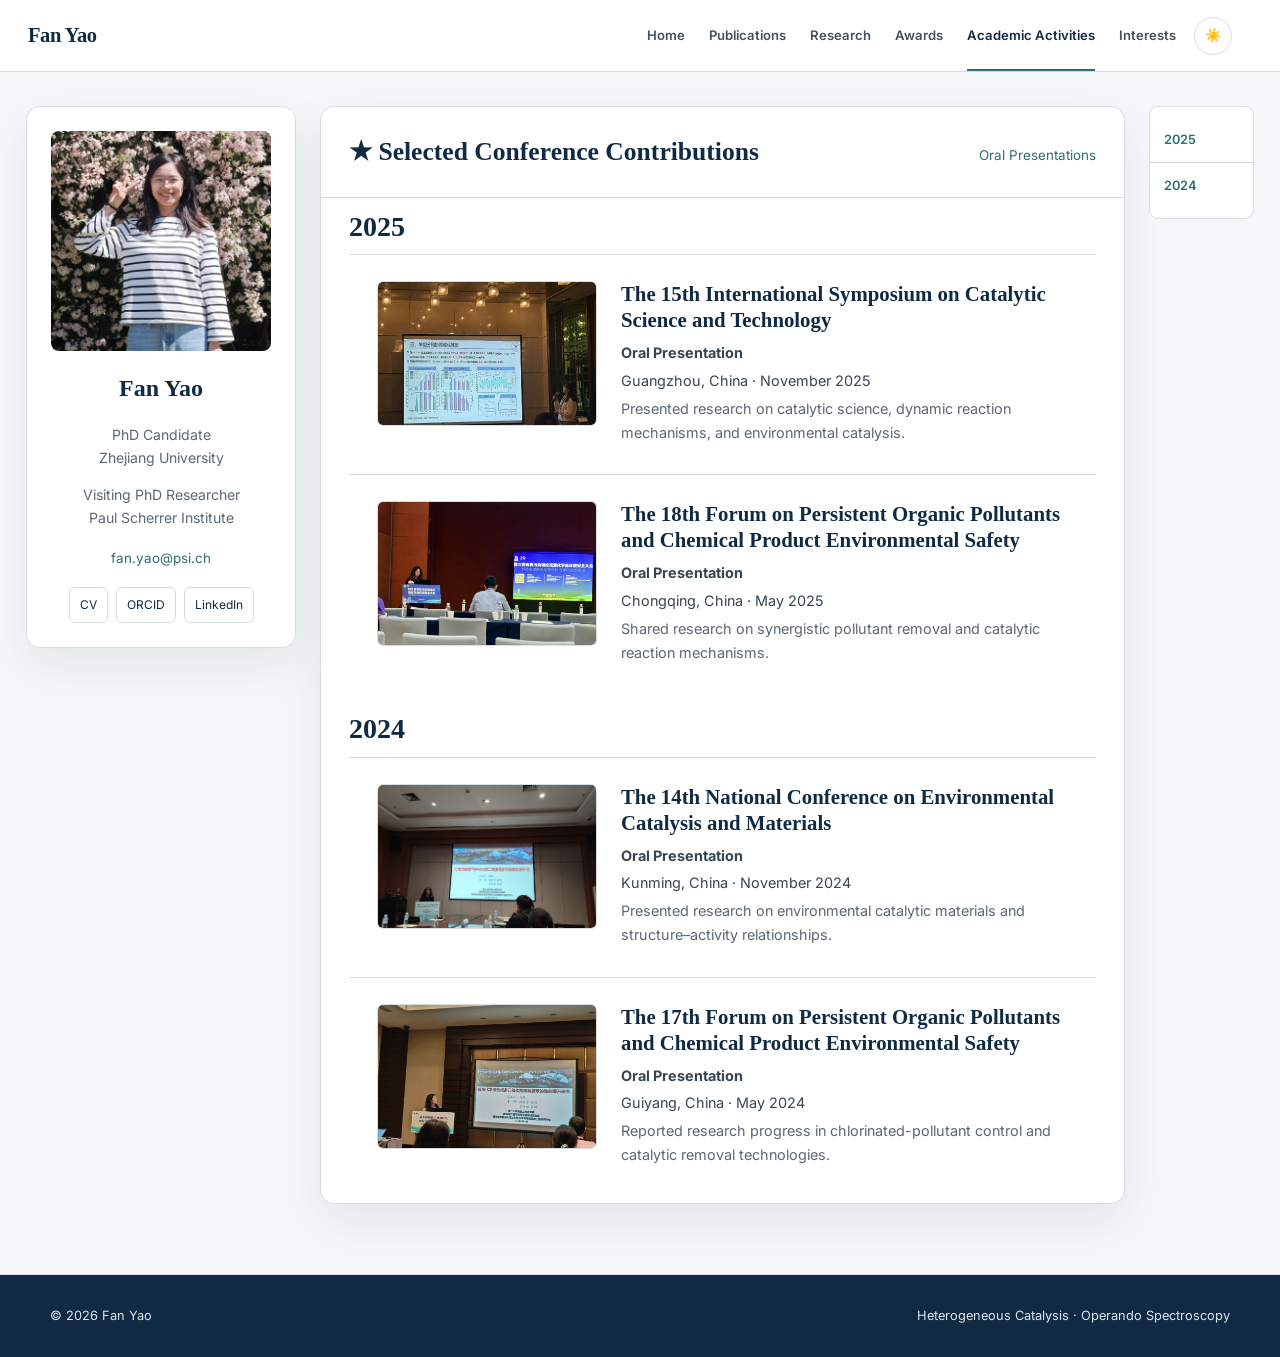
==== commit 1838a101: "Add files via upload V9" ====
--- a/activities.html
+++ b/activities.html
@@ -99,6 +99,14 @@
       <a href="#a2024">2024</a>
     </aside>
   </main>
+
+  <footer class="site-footer">
+    <div class="container">
+      <p>© <span id="year"></span> Fan Yao</p>
+      <p>Heterogeneous Catalysis · Operando Spectroscopy</p>
+    </div>
+  </footer>
+
   <script src="assets/script.js"></script>
 </body>
 </html>
--- a/assets/style.css
+++ b/assets/style.css
@@ -27,6 +27,7 @@
 a{color:inherit;text-decoration:none}
 img{display:block;max-width:100%}
 .container{width:min(calc(100% - 40px),var(--max));margin-inline:auto}
+.pub-page{background:var(--bg)}
 
 /* Header */
 .site-header,.pub-header{
@@ -93,17 +94,17 @@
 .menu-button span{display:block;height:2px;margin:5px 0;background:var(--navy)}
 
 /* Homepage */
-.hero{padding:82px 0 60px}
+.hero{padding:60px 0 40px}
 .hero-grid{
   display:grid;
-  grid-template-columns:360px minmax(0,1fr);
-  gap:86px;
+  grid-template-columns:320px minmax(0,1fr);
+  gap:60px;
   align-items:center;
-  max-width:1040px;
+  max-width:960px;
 }
 .portrait{
-  width:320px;
-  height:320px;
+  width:260px;
+  height:260px;
   margin:auto;
   object-fit:cover;
   border-radius:50%;
@@ -138,25 +139,41 @@
   font-size:1.02rem;
 }
 .contact-links{
+  display:none;
+}
+.hero-actions{
+  display:grid;
+  grid-template-columns:repeat(4,minmax(0,1fr));
+  gap:12px;
+  margin-top:18px;
+}
+.action-card{
   display:flex;
-  flex-wrap:wrap;
-  gap:12px;
-  margin-top:28px;
-}
-.contact-links a{
-  padding:10px 16px;
-  border:1px solid #BFC9D1;
-  border-radius:7px;
-  background:rgba(255,255,255,.72);
-  color:var(--navy);
-  font-size:.88rem;
-  font-weight:600;
-  transition:.2s ease;
-}
-.contact-links a:hover{
+  align-items:center;
+  gap:10px;
+  padding:14px 16px;
+  border:1px solid rgba(46,111,115,.18);
+  border-radius:12px;
+  background:rgba(255,255,255,.92);
+  color:var(--navy);
+  font-size:.92rem;
+  font-weight:700;
+  transition:transform .2s ease,box-shadow .2s ease,border-color .2s ease;
+}
+.action-card:hover{
   transform:translateY(-2px);
   border-color:var(--teal);
-  background:var(--surface);
+  box-shadow:0 18px 40px rgba(46,111,115,.1);
+}
+.action-icon{
+  width:34px;
+  height:34px;
+  display:grid;
+  place-items:center;
+  border-radius:10px;
+  background:var(--surface-alt);
+  color:var(--teal);
+  font-size:1rem;
 }
 
 .section{padding:18px 0 42px}
@@ -176,79 +193,140 @@
   letter-spacing:-.03em;
 }
 .timeline{
-  display:grid;
-  grid-template-columns:repeat(2,minmax(0,1fr));
-  gap:0 54px;
+  position:relative;
+  display:grid;
+  grid-template-columns:1fr;
+  gap:0;
+  padding-left:56px;
+}
+.timeline::before{
+  content:"";
+  position:absolute;
+  left:28px;
+  top:0;
+  bottom:0;
+  width:2px;
+  background:var(--line);
 }
 .timeline article{
   display:grid;
-  grid-template-columns:120px 1fr;
-  gap:18px;
-  padding:22px 0;
+  grid-template-columns:54px 1fr;
+  gap:14px;
+  padding:14px 0;
   border-top:1px solid var(--line);
+  position:relative;
+}
+.timeline article:first-child{border-top:0;padding-top:0}
+.timeline article::before{
+  content:"";
+  position:absolute;
+  left:27px;
+  top:24px;
+  width:10px;
+  height:10px;
+  border-radius:50%;
+  background:var(--surface);
+  border:2px solid var(--teal);
+}
+.timeline-icon{
+  width:44px;
+  height:44px;
+  display:grid;
+  place-items:center;
+  border-radius:50%;
+  background:var(--teal);
+  color:#fff;
+  font-size:1rem;
+  box-shadow:var(--shadow);
+}
+.timeline-copy{
+  display:grid;
+  gap:4px;
 }
 .timeline time{
   color:var(--teal);
-  font-size:.8rem;
+  font-size:.95rem;
   font-weight:700;
 }
 .timeline h3{
-  margin:0 0 5px;
-  font-size:1rem;
+  margin:0 0 3px;
+  font-size:1.04rem;
 }
 .timeline p{
-  margin:2px 0;
+  margin:1px 0;
   color:var(--muted);
-  font-size:.87rem;
-}
+  font-size:.92rem;
+  line-height:1.35;
+}
+
 
 .section-links{padding-top:38px;padding-bottom:78px}
 .feature-grid{
   display:grid;
-  grid-template-columns:repeat(3,minmax(0,1fr));
-  gap:22px;
+  grid-template-columns:repeat(5,minmax(0,1fr));
+  gap:18px;
 }
 .feature-card{
+  position:relative;
+  min-height:420px;
+  height:420px;
   overflow:hidden;
-  border:1px solid var(--line);
-  border-radius:var(--radius);
-  background:var(--surface);
-  box-shadow:0 10px 30px rgba(20,36,52,.06);
-  transition:transform .24s ease,box-shadow .24s ease,border-color .24s ease;
+  border-radius:20px;
+  background-size:cover;
+  background-position:center;
+  box-shadow:0 18px 50px rgba(20,36,52,.08);
+  transition:transform .24s ease,box-shadow .24s ease;
+}
+.feature-card::before{
+  content:"";
+  position:absolute;
+  inset:0;
+  background:inherit;
+  background-size:cover;
+  background-position:center;
+  filter:blur(1px);
+  transform:scale(1.02);
+  z-index:0;
+}
+.feature-card.low-blur::before{
+  filter:blur(.4px);
+  transform:scale(1.01);
 }
 .feature-card:hover{
-  transform:translateY(-6px);
-  border-color:#B3C0C9;
+  transform:translateY(-5px);
   box-shadow:var(--shadow-hover);
 }
-.feature-card img{
-  width:100%;
-  height:210px;
-  object-fit:cover;
-  filter:saturate(.82) contrast(.98);
-  transition:transform .4s ease,filter .4s ease;
-}
-.feature-card:hover img{
-  transform:scale(1.025);
-  filter:saturate(.95);
-}
-.feature-content{padding:22px}
+.feature-overlay{
+  position:absolute;
+  inset:0;
+  display:flex;
+  flex-direction:column;
+  justify-content:flex-end;
+  padding:28px;
+  background:linear-gradient(180deg,rgba(7,18,28,0) 28%,rgba(7,18,28,.80) 100%);
+  color:#fff;
+  z-index:1;
+}
 .feature-number{
-  color:var(--teal);
-  font-size:.72rem;
+  margin:0 0 12px;
+  color:rgba(164,224,228,.75);
+  font-size:.95rem;
   font-weight:700;
   letter-spacing:.12em;
-}
-.feature-content h3{
-  margin:8px 0 8px;
-  color:var(--navy);
-  font-family:"Source Serif 4",Georgia,serif;
-  font-size:1.48rem;
-}
-.feature-content p{
+  text-transform:uppercase;
+}
+.feature-overlay h3{
+  margin:0 0 12px;
+  color:#fff;
+  font-family:"Source Serif 4",Georgia,serif;
+  font-size:1.75rem;
+  line-height:1.05;
+}
+.feature-overlay p{
   margin:0;
-  color:var(--muted);
-  font-size:.88rem;
+  color:rgba(255,255,255,.9);
+  font-size:1rem;
+  line-height:1.45;
 }
 .feature-card:nth-child(4),
 .feature-card:nth-child(5){
@@ -324,10 +402,15 @@
   display:flex;
   align-items:center;
   justify-content:space-between;
+  flex-wrap:wrap;
   gap:20px;
   padding:24px 28px;
   border-bottom:1px solid var(--line);
 }
+.publication-heading span{
+  display:block;
+  margin-top:6px;
+}
 .publication-heading h2{
   margin:0;
   color:var(--navy);
@@ -335,15 +418,19 @@
   font-size:1.6rem;
 }
 .publication-heading a,.publication-heading span{color:var(--teal);font-size:.84rem}
+.year-section{
+  padding:6px 28px 6px;
+}
 .year-section>h2{
-  margin:30px 28px 10px;
-  color:var(--navy);
-  font-family:"Source Serif 4",Georgia,serif;
-  font-size:2.05rem;
+  margin:0 0 4px;
+  color:var(--navy);
+  font-family:"Source Serif 4",Georgia,serif;
+  font-size:1.75rem;
 }
 .paper-card{
   display:grid;
-  grid-template-columns:190px minmax(0,1fr);
+  grid-template-columns:minmax(160px,220px) minmax(0,1fr);
+  align-items:start;
   gap:24px;
   padding:26px 28px;
   border-top:1px solid var(--line);
@@ -352,10 +439,40 @@
 .paper-card:hover{background:#F8FAFB}
 .paper-card img{
   width:100%;
-  height:135px;
+  height:auto;
   object-fit:cover;
   border:1px solid var(--line);
   border-radius:6px;
+}
+.research-project-card{
+  align-items:stretch;
+  grid-template-columns:minmax(220px,280px) 1fr;
+}
+.research-project-card img{
+  width:100%;
+  height:auto;
+  max-height:320px;
+  object-fit:cover;
+}
+.hobby-gallery{
+  display:grid;
+  grid-template-columns:repeat(4,minmax(0,1fr));
+  gap:16px;
+  margin-top:18px;
+}
+.hobby-gallery img{
+  width:100%;
+  aspect-ratio:4/3;
+  object-fit:cover;
+  border-radius:16px;
+  box-shadow:var(--shadow);
+  border:1px solid rgba(255,255,255,.4);
+}
+@media(max-width:980px){
+  .hobby-gallery{grid-template-columns:repeat(2,minmax(0,1fr));}
+}
+@media(max-width:660px){
+  .hobby-gallery{grid-template-columns:1fr;}
 }
 .paper-card h3{
   margin:0 0 8px;
@@ -366,6 +483,32 @@
 }
 .paper-card p{margin:4px 0;color:#374551;font-size:.9rem}
 .paper-summary{color:var(--muted)!important}
+.single-line{white-space:nowrap;overflow:hidden;text-overflow:ellipsis;}
+.award-list{
+  list-style:none;
+  margin:0;
+  padding:0;
+}
+.award-list li{
+  display:grid;
+  grid-template-columns:minmax(160px,220px) 1fr;
+  gap:14px;
+  padding:8px 0;
+  border-top:1px solid var(--line);
+}
+.award-list li:first-child{border-top:0}
+.award-list strong{
+  color:var(--navy);
+  display:block;
+  font-size:1.02rem;
+  font-weight:700;
+}
+.award-list li{
+  color:var(--muted);
+  font-size:1rem;
+  line-height:1.4;
+  padding-right:18px;
+}
 .year-nav{
   position:sticky;
   top:100px;
@@ -375,6 +518,7 @@
   border:1px solid var(--line);
   border-radius:9px;
   background:var(--surface);
+  padding:10px 0;
 }
 .year-nav a{
   padding:12px 14px;
@@ -422,8 +566,12 @@
   .main-nav{gap:15px;font-size:.74rem}
   .hero-grid{grid-template-columns:300px 1fr;gap:50px}
   .portrait{width:280px;height:280px}
+  .feature-grid{grid-template-columns:repeat(4,minmax(0,1fr))}
   .pub-layout{grid-template-columns:230px minmax(0,1fr)}
   .year-nav{display:none}
+}
+@media(max-width:920px){
+  .feature-grid{grid-template-columns:repeat(3,minmax(0,1fr))}
 }
 @media(max-width:820px){
   .header-inner{min-height:64px}
@@ -447,8 +595,8 @@
   .main-nav a{padding:11px 12px;border-bottom:0}
   .hero{padding-top:54px}
   .hero-grid{grid-template-columns:1fr;text-align:center;gap:28px}
+  .hero-actions{grid-template-columns:1fr;}
   .intro{margin-inline:auto}
-  .contact-links{justify-content:center}
   .timeline{grid-template-columns:1fr}
   .feature-grid{grid-template-columns:repeat(2,minmax(0,1fr))}
   .pub-layout{grid-template-columns:1fr;padding:20px 14px 50px}
@@ -461,11 +609,11 @@
   .intro-column h1{font-size:3.1rem}
   .role{font-size:.92rem}
   .intro{text-align:left;font-size:.94rem}
-  .contact-links a{flex:1 1 calc(50% - 6px);text-align:center}
+  .hero-actions{gap:12px}
+  .action-card{padding:16px 14px}
   .academic-panel{padding:24px 18px}
   .timeline article{grid-template-columns:1fr;gap:5px}
   .feature-grid{grid-template-columns:1fr}
-  .feature-card img{height:190px}
   .site-footer .container{flex-direction:column;justify-content:center;gap:4px}
   .paper-card{grid-template-columns:1fr;padding:20px}
   .paper-card img{height:auto}
